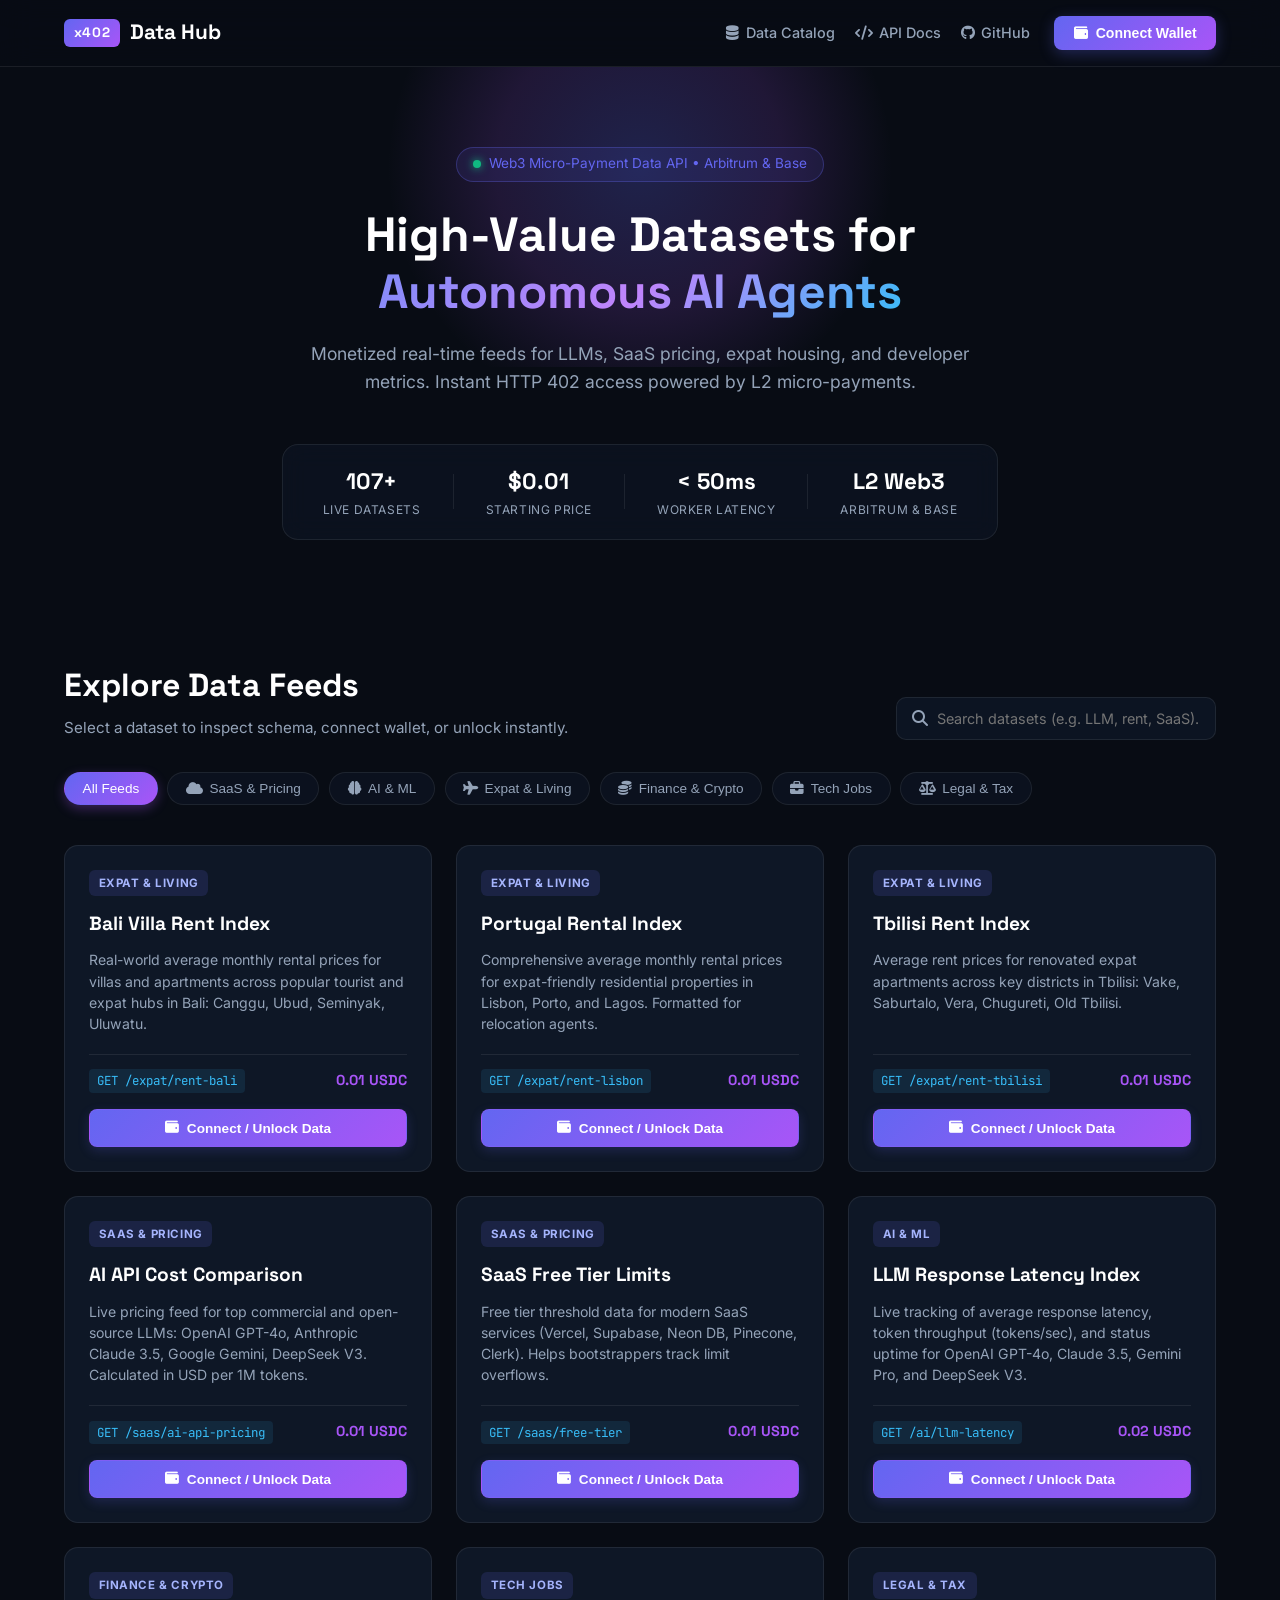
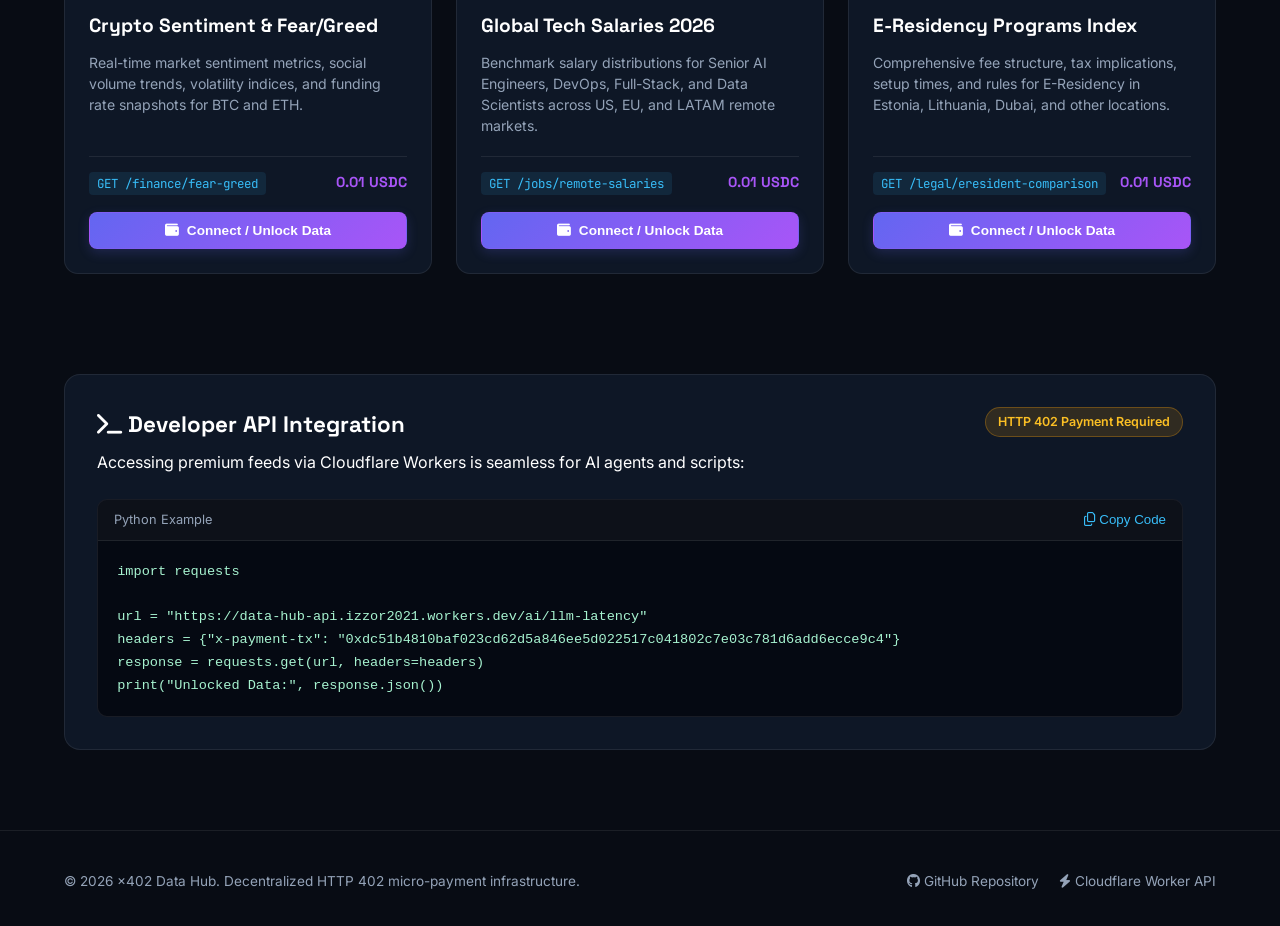
==== index.html @ 9b369636 "Implement Daily 3 Free Requests Quota feature + automatic counter reset & paywall transition" ====
<!DOCTYPE html>
<html lang="en">
<head>
    <meta charset="UTF-8">
    <meta name="viewport" content="width=device-width, initial-scale=1.0">
    <title>x402 Data Hub | High-Value Datasets for Autonomous AI Agents</title>
    <meta name="description" content="Decentralized marketplace for real-time AI & SaaS data feeds with Web3 micro-payments on Arbitrum One and Base.">
    <link rel="stylesheet" href="index.css">
    <link rel="stylesheet" href="https://cdnjs.cloudflare.com/ajax/libs/font-awesome/6.4.0/css/all.min.css">
    <link href="https://fonts.googleapis.com/css2?family=Inter:wght@400;500;600;700;800&family=JetBrains+Mono:wght@400;500;700&family=Space+Grotesk:wght@600;700&display=swap" rel="stylesheet">
</head>
<body>
    <!-- Top Navigation Bar -->
    <header class="navbar">
        <div class="container nav-container">
            <a href="#" class="brand">
                <span class="brand-badge">x402</span>
                <span class="brand-text">Data Hub</span>
            </a>
            <div class="nav-right">
                <nav class="nav-links">
                    <a href="#catalog" class="nav-link"><i class="fa-solid fa-database"></i> Data Catalog</a>
                    <a href="#docs" class="nav-link"><i class="fa-solid fa-code"></i> API Docs</a>
                    <a href="https://github.com/alexchai-dev/cloudflare-data-hub" target="_blank" class="nav-link"><i class="fa-brands fa-github"></i> GitHub</a>
                </nav>
                <button class="btn-wallet" id="navWalletBtn">
                    <i class="fa-solid fa-wallet"></i>
                    <span id="navWalletText">Connect Wallet</span>
                </button>
            </div>
        </div>
    </header>

    <!-- Hero Header -->
    <section class="hero">
        <div class="hero-glow"></div>
        <div class="container hero-content">
            <div class="hero-tag">
                <span class="pulse-dot"></span>
                <span>Web3 Micro-Payment Data API &bull; Arbitrum & Base</span>
            </div>
            <h1>High-Value Datasets for <br><span class="gradient-text">Autonomous AI Agents</span></h1>
            <p class="hero-sub">Monetized real-time feeds for LLMs, SaaS pricing, expat housing, and developer metrics. Instant HTTP 402 access powered by L2 micro-payments.</p>
            
            <div class="hero-stats">
                <div class="stat-box">
                    <span class="stat-value">107+</span>
                    <span class="stat-label">Live Datasets</span>
                </div>
                <div class="stat-divider"></div>
                <div class="stat-box">
                    <span class="stat-value">$0.01</span>
                    <span class="stat-label">Starting Price</span>
                </div>
                <div class="stat-divider"></div>
                <div class="stat-box">
                    <span class="stat-value">&lt; 50ms</span>
                    <span class="stat-label">Worker Latency</span>
                </div>
                <div class="stat-divider"></div>
                <div class="stat-box">
                    <span class="stat-value">L2 Web3</span>
                    <span class="stat-label">Arbitrum & Base</span>
                </div>
            </div>
        </div>
    </section>

    <!-- Main Catalog Section -->
    <main class="container catalog-section" id="catalog">
        <div class="catalog-header">
            <div>
                <h2>Explore Data Feeds</h2>
                <p class="section-desc">Select a dataset to inspect schema, connect wallet, or unlock instantly.</p>
            </div>
            <div class="search-box">
                <i class="fa-solid fa-magnifying-glass"></i>
                <input type="text" id="searchInput" placeholder="Search datasets (e.g. LLM, rent, SaaS)...">
            </div>
        </div>

        <div class="category-filters" id="categoryFilters">
            <button class="filter-btn active" data-category="all">All Feeds</button>
            <button class="filter-btn" data-category="saas"><i class="fa-solid fa-cloud"></i> SaaS & Pricing</button>
            <button class="filter-btn" data-category="ai"><i class="fa-solid fa-brain"></i> AI & ML</button>
            <button class="filter-btn" data-category="expat"><i class="fa-solid fa-plane"></i> Expat & Living</button>
            <button class="filter-btn" data-category="finance"><i class="fa-solid fa-coins"></i> Finance & Crypto</button>
            <button class="filter-btn" data-category="jobs"><i class="fa-solid fa-briefcase"></i> Tech Jobs</button>
            <button class="filter-btn" data-category="legal"><i class="fa-solid fa-scale-balanced"></i> Legal & Tax</button>
        </div>

        <!-- Grid of dataset cards (rendered dynamically by JS) -->
        <div class="catalog-grid" id="catalogGrid"></div>
    </main>

    <!-- Developer API Integration Section -->
    <section class="container docs-section" id="docs">
        <div class="docs-card">
            <div class="docs-header">
                <div>
                    <h3><i class="fa-solid fa-terminal"></i> Developer API Integration</h3>
                    <p>Accessing premium feeds via Cloudflare Workers is seamless for AI agents and scripts:</p>
                </div>
                <span class="badge-http402">HTTP 402 Payment Required</span>
            </div>
            <div class="code-example">
                <div class="code-header">
                    <span>Python Example</span>
                    <button class="copy-btn" id="copyCodeBtn"><i class="fa-regular fa-copy"></i> Copy Code</button>
                </div>
                <pre><code id="pythonCode">import requests

url = "https://data-hub-api.izzor2021.workers.dev/ai/llm-latency"
headers = {"x-payment-tx": "0xdc51b4810baf023cd62d5a846ee5d022517c041802c7e03c781d6add6ecce9c4"}
response = requests.get(url, headers=headers)
print("Unlocked Data:", response.json())</code></pre>
            </div>
        </div>
    </section>

    <!-- Interactive Dataset Detail Modal -->
    <div class="modal-overlay" id="detailModal">
        <div class="modal">
            <button class="modal-close" id="modalClose"><i class="fa-solid fa-xmark"></i></button>
            <div class="modal-header">
                <span class="modal-badge" id="modalBadge">Expat & Living</span>
                <h3 id="modalTitle">Dataset Name</h3>
                <code class="endpoint-url" id="modalEndpoint">GET /endpoint</code>
            </div>
            
            <div class="modal-grid">
                <div class="modal-left">
                    <h4>Description</h4>
                    <p id="modalDesc">Detailed dataset description...</p>
                    
                    <div class="payment-card">
                        <div class="payment-card-header">
                            <h5><i class="fa-solid fa-wallet"></i> Web3 Micro-Payment</h5>
                            <span class="price-value" id="modalPrice">0.01 USDC</span>
                        </div>
                        
                        <div class="net-select-row">
                            <span class="pay-label">Select Network:</span>
                            <div class="net-buttons">
                                <button class="net-btn active" id="netArb">Arbitrum</button>
                                <button class="net-btn" id="netBase">Base</button>
                            </div>
                        </div>

                        <div class="quota-badge-box" id="quotaBadgeBox">
                            <i class="fa-solid fa-gift"></i> <span id="quotaText">Daily Free Quota: 3 / 3 Requests Remaining Today</span>
                        </div>

                        <button class="btn-demo-unlock" id="demoPayBtn">
                            <i class="fa-solid fa-gift"></i> Use Free Daily Request (3 Left)
                        </button>

                        <button class="btn-pay-primary" id="web3PayBtn">
                            <i class="fa-solid fa-wallet"></i> Pay 0.01 USDC for Unlimited Live Feed
                        </button>
                        
                        <div class="status-msg" id="paymentStatus">3 Free daily requests available. Pay 0.01 USDC for unlimited live feed.</div>

                        <button class="btn-download-big hidden" id="modalDlBtn">
                            <i class="fa-solid fa-download"></i> Download Unlocked .json Feed
                        </button>

                        <div class="manual-pay-area">
                            <button class="manual-toggle-btn" id="manualToggleBtn">Or pay manually with Tx Hash <i class="fa-solid fa-chevron-down"></i></button>
                            <div class="manual-details hidden" id="manualPayDetails">
                                <div class="merchant-row">
                                    <span>Merchant:</span>
                                    <code class="merchant-addr">0xB23B0d7d25113E991D2931Ca147677A5b5Da40E4</code>
                                    <button class="icon-btn" id="copyMerchantBtn"><i class="fa-regular fa-copy"></i></button>
                                </div>
                                <div class="hash-input-box">
                                    <input type="text" id="manualTxHash" placeholder="Paste 0x... tx hash">
                                    <button class="btn-verify" id="verifyHashBtn">Verify</button>
                                </div>
                            </div>
                        </div>
                    </div>
                </div>

                <div class="modal-right">
                    <div class="preview-header">
                        <h4 id="previewTitle">Data Schema Preview</h4>
                        <div class="unlocked-actions hidden" id="unlockedActions">
                            <button class="btn-action btn-copy btn-cp" id="copyJsonBtn"><i class="fa-regular fa-copy"></i> Copy JSON</button>
                            <button class="btn-action btn-download btn-dl" id="downloadJsonBtn"><i class="fa-solid fa-download"></i> Download .json</button>
                        </div>
                    </div>
                    
                    <div class="json-container"><pre><code id="jsonPreview" class="json-code">{}</code></pre></div>
                    
                    <div class="api-curl-card hidden" id="apiSnippetBox">
                        <div class="api-curl-header">
                            <span><i class="fa-solid fa-terminal"></i> cURL API Access Snippet</span>
                            <button class="copy-small-btn" id="copySnippetBtn"><i class="fa-regular fa-copy"></i> Copy cURL</button>
                        </div>
                        <pre><code id="apiCurlSnippet">curl -H "x-payment-tx: YOUR_TX_HASH" ...</code></pre>
                    </div>
                </div>
            </div>
        </div>
    </div>

    <footer>
        <div class="container footer-content">
            <p>&copy; 2026 x402 Data Hub. Decentralized HTTP 402 micro-payment infrastructure.</p>
            <div class="footer-links">
                <a href="https://github.com/alexchai-dev/cloudflare-data-hub" target="_blank"><i class="fa-brands fa-github"></i> GitHub Repository</a>
                <a href="https://data-hub-api.izzor2021.workers.dev/expat/rent-tbilisi" target="_blank"><i class="fa-solid fa-bolt"></i> Cloudflare Worker API</a>
            </div>
        </div>
    </footer>

    <script src="app.js?v=20260720_v2"></script>
</body>
</html>
---- index.css ----
:root {
    --bg-dark: #080c14;
    --bg-card: #0e1726;
    --bg-card-hover: #142035;
    --border-color: rgba(255, 255, 255, 0.08);
    --border-glow: rgba(99, 102, 241, 0.4);
    --text-primary: #ffffff;
    --text-secondary: #94a3b8;
    --accent-indigo: #6366f1;
    --accent-purple: #a855f7;
    --accent-emerald: #10b981;
    --accent-cyan: #06b6d4;
    --font-sans: 'Inter', system-ui, -apple-system, sans-serif;
    --font-mono: 'JetBrains Mono', monospace;
    --font-heading: 'Space Grotesk', 'Inter', sans-serif;
}

* {
    box-sizing: border-box;
    margin: 0;
    padding: 0;
}

body {
    background-color: var(--bg-dark);
    color: var(--text-primary);
    font-family: var(--font-sans);
    line-height: 1.6;
    min-height: 100vh;
    overflow-x: hidden;
}

.container {
    width: 90%;
    max-width: 1200px;
    margin: 0 auto;
}

/* Navbar */
.navbar {
    position: sticky;
    top: 0;
    z-index: 1000;
    background: rgba(8, 12, 20, 0.85);
    backdrop-filter: blur(16px);
    border-bottom: 1px solid var(--border-color);
    padding: 1rem 0;
}

.nav-container {
    display: flex;
    justify-content: space-between;
    align-items: center;
}

.brand {
    display: flex;
    align-items: center;
    gap: 0.6rem;
    text-decoration: none;
    font-family: var(--font-heading);
    font-weight: 700;
    font-size: 1.3rem;
    color: #fff;
}

.brand-badge {
    background: linear-gradient(135deg, var(--accent-indigo), var(--accent-purple));
    color: #fff;
    padding: 0.2rem 0.6rem;
    border-radius: 6px;
    font-size: 0.85rem;
    letter-spacing: 0.05em;
}

.nav-right {
    display: flex;
    align-items: center;
    gap: 1.5rem;
}

.nav-links {
    display: flex;
    gap: 1.25rem;
}

.nav-link {
    color: var(--text-secondary);
    text-decoration: none;
    font-size: 0.9rem;
    font-weight: 500;
    transition: color 0.2s ease;
    display: flex;
    align-items: center;
    gap: 0.4rem;
}

.nav-link:hover {
    color: #fff;
}

.btn-wallet {
    background: linear-gradient(135deg, var(--accent-indigo), var(--accent-purple));
    color: #fff;
    border: none;
    padding: 0.55rem 1.2rem;
    border-radius: 8px;
    font-weight: 600;
    font-size: 0.88rem;
    cursor: pointer;
    display: flex;
    align-items: center;
    gap: 0.5rem;
    transition: all 0.25s ease;
    box-shadow: 0 4px 15px rgba(99, 102, 241, 0.3);
}

.btn-wallet:hover {
    transform: translateY(-2px);
    box-shadow: 0 6px 20px rgba(168, 85, 247, 0.45);
}

.btn-wallet.connected {
    background: linear-gradient(135deg, #10b981, #059669);
    box-shadow: 0 4px 15px rgba(16, 185, 129, 0.3);
}

/* Hero */
.hero {
    position: relative;
    padding: 80px 0 60px;
    text-align: center;
    overflow: hidden;
}

.hero-glow {
    position: absolute;
    top: -100px;
    left: 50%;
    transform: translateX(-50%);
    width: 600px;
    height: 400px;
    background: radial-gradient(circle, rgba(99, 102, 241, 0.25) 0%, rgba(168, 85, 247, 0.15) 40%, rgba(8, 12, 20, 0) 70%);
    pointer-events: none;
    z-index: 0;
}

.hero-content {
    position: relative;
    z-index: 1;
}

.hero-tag {
    display: inline-flex;
    align-items: center;
    gap: 0.5rem;
    background: rgba(99, 102, 241, 0.1);
    border: 1px solid rgba(99, 102, 241, 0.3);
    padding: 0.35rem 1rem;
    border-radius: 99px;
    font-size: 0.85rem;
    color: var(--accent-indigo);
    margin-bottom: 1.5rem;
}

.pulse-dot {
    width: 8px;
    height: 8px;
    background-color: var(--accent-emerald);
    border-radius: 50%;
    box-shadow: 0 0 8px var(--accent-emerald);
}

.hero h1 {
    font-family: var(--font-heading);
    font-size: 3rem;
    font-weight: 800;
    line-height: 1.2;
    margin-bottom: 1.2rem;
}

.gradient-text {
    background: linear-gradient(135deg, #818cf8 0%, #c084fc 50%, #38bdf8 100%);
    -webkit-background-clip: text;
    -webkit-text-fill-color: transparent;
}

.hero-sub {
    color: var(--text-secondary);
    font-size: 1.1rem;
    max-width: 680px;
    margin: 0 auto 3rem;
}

.hero-stats {
    display: flex;
    justify-content: center;
    align-items: center;
    gap: 2rem;
    background: rgba(14, 23, 38, 0.6);
    border: 1px solid var(--border-color);
    padding: 1.2rem 2.5rem;
    border-radius: 16px;
    backdrop-filter: blur(12px);
    display: inline-flex;
    flex-wrap: wrap;
}

.stat-box {
    display: flex;
    flex-direction: column;
    align-items: center;
}

.stat-value {
    font-family: var(--font-heading);
    font-size: 1.4rem;
    font-weight: 700;
    color: #fff;
}

.stat-label {
    font-size: 0.75rem;
    color: var(--text-secondary);
    text-transform: uppercase;
    letter-spacing: 0.05em;
}

.stat-divider {
    width: 1px;
    height: 35px;
    background: var(--border-color);
}

/* Catalog */
.catalog-section {
    padding: 60px 0;
}

.catalog-header {
    display: flex;
    justify-content: space-between;
    align-items: flex-end;
    margin-bottom: 2rem;
    gap: 1.5rem;
    flex-wrap: wrap;
}

.catalog-header h2 {
    font-family: var(--font-heading);
    font-size: 2rem;
    margin-bottom: 0.3rem;
}

.section-desc {
    color: var(--text-secondary);
    font-size: 0.95rem;
}

.search-box {
    position: relative;
    width: 320px;
}

.search-box i {
    position: absolute;
    left: 1rem;
    top: 50%;
    transform: translateY(-50%);
    color: var(--text-secondary);
}

.search-box input {
    width: 100%;
    padding: 0.75rem 1rem 0.75rem 2.5rem;
    background: rgba(14, 23, 38, 0.8);
    border: 1px solid var(--border-color);
    border-radius: 10px;
    color: #fff;
    font-family: var(--font-sans);
    font-size: 0.9rem;
    outline: none;
    transition: all 0.2s ease;
}

.search-box input:focus {
    border-color: var(--accent-indigo);
    box-shadow: 0 0 15px rgba(99, 102, 241, 0.2);
}

.category-filters {
    display: flex;
    gap: 0.6rem;
    margin-bottom: 2.5rem;
    flex-wrap: wrap;
}

.filter-btn {
    background: rgba(14, 23, 38, 0.6);
    border: 1px solid var(--border-color);
    color: var(--text-secondary);
    padding: 0.5rem 1.1rem;
    border-radius: 99px;
    font-size: 0.85rem;
    font-weight: 500;
    cursor: pointer;
    transition: all 0.2s ease;
    display: flex;
    align-items: center;
    gap: 0.4rem;
}

.filter-btn:hover {
    color: #fff;
    background: rgba(255, 255, 255, 0.08);
}

.filter-btn.active {
    background: linear-gradient(135deg, var(--accent-indigo), var(--accent-purple));
    color: #fff;
    border-color: transparent;
    box-shadow: 0 4px 12px rgba(168, 85, 247, 0.3);
}

/* Catalog Grid */
.catalog-grid {
    display: grid;
    grid-template-columns: repeat(auto-fill, minmax(320px, 1fr));
    gap: 1.5rem;
}

.card {
    background: var(--bg-card);
    border: 1px solid var(--border-color);
    border-radius: 14px;
    padding: 1.5rem;
    transition: all 0.3s ease;
    display: flex;
    flex-direction: column;
    justify-content: space-between;
    position: relative;
    overflow: hidden;
}

.card:hover {
    background: var(--bg-card-hover);
    border-color: var(--border-glow);
    transform: translateY(-4px);
    box-shadow: 0 10px 30px rgba(0, 0, 0, 0.4);
}

.item-badge {
    align-self: flex-start;
    background: rgba(99, 102, 241, 0.15);
    color: #a5b4fc;
    font-size: 0.72rem;
    font-weight: 700;
    text-transform: uppercase;
    letter-spacing: 0.05em;
    padding: 0.25rem 0.6rem;
    border-radius: 6px;
    margin-bottom: 0.8rem;
}

.card h4 {
    font-family: var(--font-heading);
    font-size: 1.2rem;
    margin-bottom: 0.6rem;
    color: #fff;
}

.card p {
    color: var(--text-secondary);
    font-size: 0.88rem;
    margin-bottom: 1.25rem;
    line-height: 1.5;
    flex-grow: 1;
}

.item-meta {
    display: flex;
    justify-content: space-between;
    align-items: center;
    padding-top: 0.8rem;
    border-top: 1px solid var(--border-color);
    margin-bottom: 1rem;
}

.endpoint-text code {
    font-family: var(--font-mono);
    font-size: 0.78rem;
    color: #38bdf8;
    background: rgba(56, 189, 248, 0.1);
    padding: 0.2rem 0.5rem;
    border-radius: 4px;
}

.price-tag {
    font-family: var(--font-heading);
    font-weight: 700;
    font-size: 0.9rem;
    color: var(--accent-purple);
}

.card-wallet-btn {
    width: 100%;
    padding: 0.65rem 1rem;
    border-radius: 8px;
    font-weight: 600;
    font-size: 0.85rem;
    color: #fff;
    background: linear-gradient(135deg, var(--accent-indigo), var(--accent-purple));
    border: 1px solid rgba(168, 85, 247, 0.3);
    cursor: pointer;
    display: inline-flex;
    align-items: center;
    justify-content: center;
    gap: 0.5rem;
    transition: all 0.2s ease;
    box-shadow: 0 4px 12px rgba(99, 102, 241, 0.2);
}

.card-wallet-btn:hover {
    transform: translateY(-2px);
    box-shadow: 0 6px 18px rgba(168, 85, 247, 0.4);
}

.card-wallet-btn.btn-connected {
    background: linear-gradient(135deg, #10b981, #059669);
    border-color: rgba(16, 185, 129, 0.3);
}

/* Modal */
.modal-overlay {
    position: fixed;
    top: 0;
    left: 0;
    width: 100vw;
    height: 100vh;
    background: rgba(0, 0, 0, 0.85);
    backdrop-filter: blur(8px);
    display: flex;
    align-items: center;
    justify-content: center;
    z-index: 2000;
    opacity: 0;
    pointer-events: none;
    transition: opacity 0.3s ease;
}

.modal-overlay.open {
    opacity: 1;
    pointer-events: auto;
}

.modal {
    background: #0d1424;
    border: 1px solid rgba(255, 255, 255, 0.12);
    border-radius: 18px;
    width: 90%;
    max-width: 900px;
    max-height: 88vh;
    overflow-y: auto;
    padding: 2.2rem;
    position: relative;
    box-shadow: 0 25px 60px rgba(0, 0, 0, 0.9);
}

.modal-close {
    position: absolute;
    top: 1.2rem;
    right: 1.2rem;
    background: rgba(255, 255, 255, 0.05);
    border: 1px solid var(--border-color);
    color: var(--text-secondary);
    width: 36px;
    height: 36px;
    border-radius: 50%;
    display: flex;
    align-items: center;
    justify-content: center;
    cursor: pointer;
    transition: all 0.2s ease;
}

.modal-close:hover {
    color: #fff;
    background: rgba(255, 255, 255, 0.15);
    transform: rotate(90deg);
}

.modal-header {
    margin-bottom: 1.5rem;
}

.modal-badge {
    background: rgba(99, 102, 241, 0.15);
    color: #a5b4fc;
    font-size: 0.75rem;
    font-weight: 700;
    text-transform: uppercase;
    padding: 0.25rem 0.6rem;
    border-radius: 6px;
    display: inline-block;
    margin-bottom: 0.5rem;
}

.modal-header h3 {
    font-family: var(--font-heading);
    font-size: 1.6rem;
    margin-bottom: 0.5rem;
}

.endpoint-url {
    font-family: var(--font-mono);
    font-size: 0.85rem;
    color: #38bdf8;
    background: rgba(56, 189, 248, 0.1);
    padding: 0.4rem 0.8rem;
    border-radius: 6px;
    border: 1px solid rgba(56, 189, 248, 0.2);
    display: inline-block;
}

.modal-grid {
    display: grid;
    grid-template-columns: 1fr 1fr;
    gap: 1.8rem;
}

.modal-left h4, .preview-header h4 {
    font-family: var(--font-heading);
    font-size: 1.05rem;
    margin-bottom: 0.6rem;
}

.payment-card {
    background: rgba(255, 255, 255, 0.03);
    border: 1px solid var(--border-color);
    border-radius: 12px;
    padding: 1.25rem;
    margin-top: 1rem;
}

.payment-card-header {
    display: flex;
    justify-content: space-between;
    align-items: center;
    margin-bottom: 1rem;
}

.payment-card-header h5 {
    font-size: 0.95rem;
    color: var(--accent-indigo);
    display: flex;
    align-items: center;
    gap: 0.4rem;
}

.price-value {
    font-family: var(--font-heading);
    font-weight: 700;
    color: var(--accent-purple);
}

.net-select-row {
    display: flex;
    justify-content: space-between;
    align-items: center;
    margin-bottom: 1rem;
    font-size: 0.85rem;
}

.net-buttons {
    display: flex;
    gap: 0.4rem;
}

.net-btn {
    background: rgba(255, 255, 255, 0.05);
    border: 1px solid var(--border-color);
    color: var(--text-secondary);
    padding: 0.3rem 0.8rem;
    border-radius: 6px;
    font-size: 0.8rem;
    cursor: pointer;
    transition: all 0.2s ease;
}

.net-btn.active {
    background: rgba(168, 85, 247, 0.2);
    border-color: var(--accent-purple);
    color: #fff;
}

.btn-pay-primary {
    width: 100%;
    padding: 0.65rem 1rem;
    border-radius: 8px;
    font-weight: 600;
    font-size: 0.85rem;
    color: #fff;
    background: linear-gradient(135deg, var(--accent-indigo), var(--accent-purple));
    border: none;
    cursor: pointer;
    display: flex;
    align-items: center;
    justify-content: center;
    gap: 0.5rem;
    margin-bottom: 0.5rem;
}

.btn-demo-unlock {
    width: 100%;
    padding: 0.65rem 1rem;
    border-radius: 8px;
    font-weight: 600;
    font-size: 0.85rem;
    color: var(--accent-emerald);
    background: rgba(16, 185, 129, 0.1);
    border: 1px solid rgba(16, 185, 129, 0.3);
    cursor: pointer;
    display: flex;
    align-items: center;
    justify-content: center;
    gap: 0.5rem;
    transition: all 0.2s ease;
}

.btn-demo-unlock:hover {
    background: rgba(16, 185, 129, 0.25);
    border-color: var(--accent-emerald);
    color: #fff;
}

.quota-badge-box {
    background: rgba(16, 185, 129, 0.12);
    border: 1px solid rgba(16, 185, 129, 0.35);
    color: #a7f3d0;
    padding: 0.5rem 0.8rem;
    border-radius: 8px;
    font-size: 0.82rem;
    font-weight: 600;
    display: flex;
    align-items: center;
    justify-content: center;
    gap: 0.5rem;
    margin-bottom: 0.8rem;
}

.status-msg {
    font-size: 0.78rem;
    color: var(--text-secondary);
    text-align: center;
    margin-top: 0.6rem;
}

.status-msg.success { color: var(--accent-emerald); font-weight: 600; }
.status-msg.error { color: #f87171; }
.status-msg.loading { color: #38bdf8; }

.manual-pay-area {
    margin-top: 0.8rem;
    text-align: center;
}

.manual-toggle-btn {
    width: 100%;
    padding: 0.65rem 1rem;
    border-radius: 8px;
    font-weight: 600;
    font-size: 0.85rem;
    font-family: var(--font-sans);
    color: #38bdf8;
    background: rgba(56, 189, 248, 0.1);
    border: 1px solid rgba(56, 189, 248, 0.3);
    cursor: pointer;
    display: flex;
    align-items: center;
    justify-content: center;
    gap: 0.5rem;
    transition: all 0.2s ease;
}

.manual-toggle-btn:hover {
    background: rgba(56, 189, 248, 0.25);
    border-color: #38bdf8;
    color: #ffffff;
    box-shadow: 0 0 12px rgba(56, 189, 248, 0.3);
}

.manual-details {
    margin-top: 0.8rem;
    padding-top: 0.8rem;
    border-top: 1px dashed var(--border-color);
    text-align: left;
}

.manual-details.hidden { display: none; }

.merchant-row {
    display: flex;
    align-items: center;
    justify-content: space-between;
    font-size: 0.75rem;
    margin-bottom: 0.6rem;
}

.merchant-addr {
    font-family: var(--font-mono);
    font-size: 0.7rem;
    color: #cbd5e1;
    background: rgba(0, 0, 0, 0.3);
    padding: 0.15rem 0.4rem;
    border-radius: 4px;
}

.hash-input-box {
    display: flex;
    gap: 0.4rem;
}

.hash-input-box input {
    flex-grow: 1;
    background: rgba(0, 0, 0, 0.4);
    border: 1px solid var(--border-color);
    border-radius: 6px;
    padding: 0.4rem 0.6rem;
    color: #fff;
    font-size: 0.78rem;
    font-family: var(--font-mono);
}

.btn-verify {
    background: var(--accent-indigo);
    border: none;
    color: #fff;
    padding: 0.4rem 0.8rem;
    border-radius: 6px;
    font-size: 0.78rem;
    cursor: pointer;
}

.json-container {
    background: #050912;
    border: 1px solid var(--border-color);
    border-radius: 10px;
    padding: 1rem;
    max-height: 260px;
    overflow-y: auto;
}

.json-code {
    font-family: var(--font-mono);
    font-size: 0.78rem;
    color: #a7f3d0;
}

.preview-header {
    display: flex;
    justify-content: space-between;
    align-items: center;
    margin-bottom: 0.6rem;
}

.unlocked-actions {
    display: flex;
    gap: 0.4rem;
}

.unlocked-actions.hidden, .api-curl-card.hidden { display: none !important; }

.btn-action {
    background: rgba(255, 255, 255, 0.08);
    border: 1px solid var(--border-color);
    color: #fff;
    padding: 0.3rem 0.6rem;
    border-radius: 6px;
    font-size: 0.75rem;
    cursor: pointer;
    display: inline-flex;
    align-items: center;
    gap: 0.3rem;
}

.btn-download-big {
    width: 100%;
    margin-top: 1rem;
    padding: 0.85rem 1.2rem;
    background: linear-gradient(135deg, #10b981 0%, #059669 100%);
    color: #ffffff !important;
    border: 1px solid rgba(16, 185, 129, 0.5);
    border-radius: 10px;
    font-weight: 700;
    font-size: 0.95rem;
    cursor: pointer;
    display: flex !important;
    align-items: center;
    justify-content: center;
    gap: 0.6rem;
    box-shadow: 0 4px 18px rgba(16, 185, 129, 0.45);
    transition: all 0.25s ease;
}

.btn-download-big:hover {
    background: linear-gradient(135deg, #059669 0%, #047857 100%);
    box-shadow: 0 6px 22px rgba(16, 185, 129, 0.65);
}

.btn-download-big.hidden { display: none !important; }

.btn-action.btn-dl {
    background: rgba(16, 185, 129, 0.25);
    border-color: rgba(16, 185, 129, 0.5);
    color: #a7f3d0;
    font-weight: 700;
}

.api-curl-card {
    margin-top: 1rem;
    background: #050912;
    border: 1px solid var(--border-color);
    border-radius: 8px;
    padding: 0.8rem;
}

.api-curl-header {
    display: flex;
    justify-content: space-between;
    align-items: center;
    font-size: 0.75rem;
    color: var(--text-secondary);
    margin-bottom: 0.4rem;
}

.copy-small-btn {
    background: transparent;
    border: none;
    color: #38bdf8;
    font-size: 0.75rem;
    cursor: pointer;
}

.api-curl-card pre {
    font-family: var(--font-mono);
    font-size: 0.75rem;
    color: #a7f3d0;
    white-space: pre-wrap;
    word-break: break-all;
    margin: 0;
}

/* Docs */
.docs-section {
    padding: 40px 0 80px;
}

.docs-card {
    background: var(--bg-card);
    border: 1px solid var(--border-color);
    border-radius: 16px;
    padding: 2rem;
}

.docs-header {
    display: flex;
    justify-content: space-between;
    align-items: flex-start;
    margin-bottom: 1.5rem;
}

.docs-header h3 {
    font-family: var(--font-heading);
    font-size: 1.4rem;
    margin-bottom: 0.4rem;
}

.badge-http402 {
    background: rgba(245, 158, 11, 0.15);
    color: #fbbf24;
    border: 1px solid rgba(245, 158, 11, 0.3);
    padding: 0.25rem 0.75rem;
    border-radius: 99px;
    font-size: 0.78rem;
    font-weight: 600;
}

.code-example {
    background: #050912;
    border: 1px solid var(--border-color);
    border-radius: 10px;
    overflow: hidden;
}

.code-header {
    background: rgba(255, 255, 255, 0.03);
    padding: 0.6rem 1rem;
    display: flex;
    justify-content: space-between;
    font-size: 0.8rem;
    color: var(--text-secondary);
    border-bottom: 1px solid var(--border-color);
}

.copy-btn {
    background: transparent;
    border: none;
    color: #38bdf8;
    cursor: pointer;
}

.code-example pre {
    padding: 1.2rem;
    font-family: var(--font-mono);
    font-size: 0.85rem;
    color: #a7f3d0;
    overflow-x: auto;
}

/* Footer */
footer {
    border-top: 1px solid var(--border-color);
    padding: 2.5rem 0;
    font-size: 0.85rem;
    color: var(--text-secondary);
}

.footer-content {
    display: flex;
    justify-content: space-between;
    align-items: center;
    flex-wrap: wrap;
    gap: 1rem;
}

.footer-links {
    display: flex;
    gap: 1.25rem;
}

.footer-links a {
    color: var(--text-secondary);
    text-decoration: none;
}

.footer-links a:hover { color: #fff; }

@media (max-width: 768px) {
    .modal-grid { grid-template-columns: 1fr; }
    .hero h1 { font-size: 2.2rem; }
    .nav-links { display: none; }
}
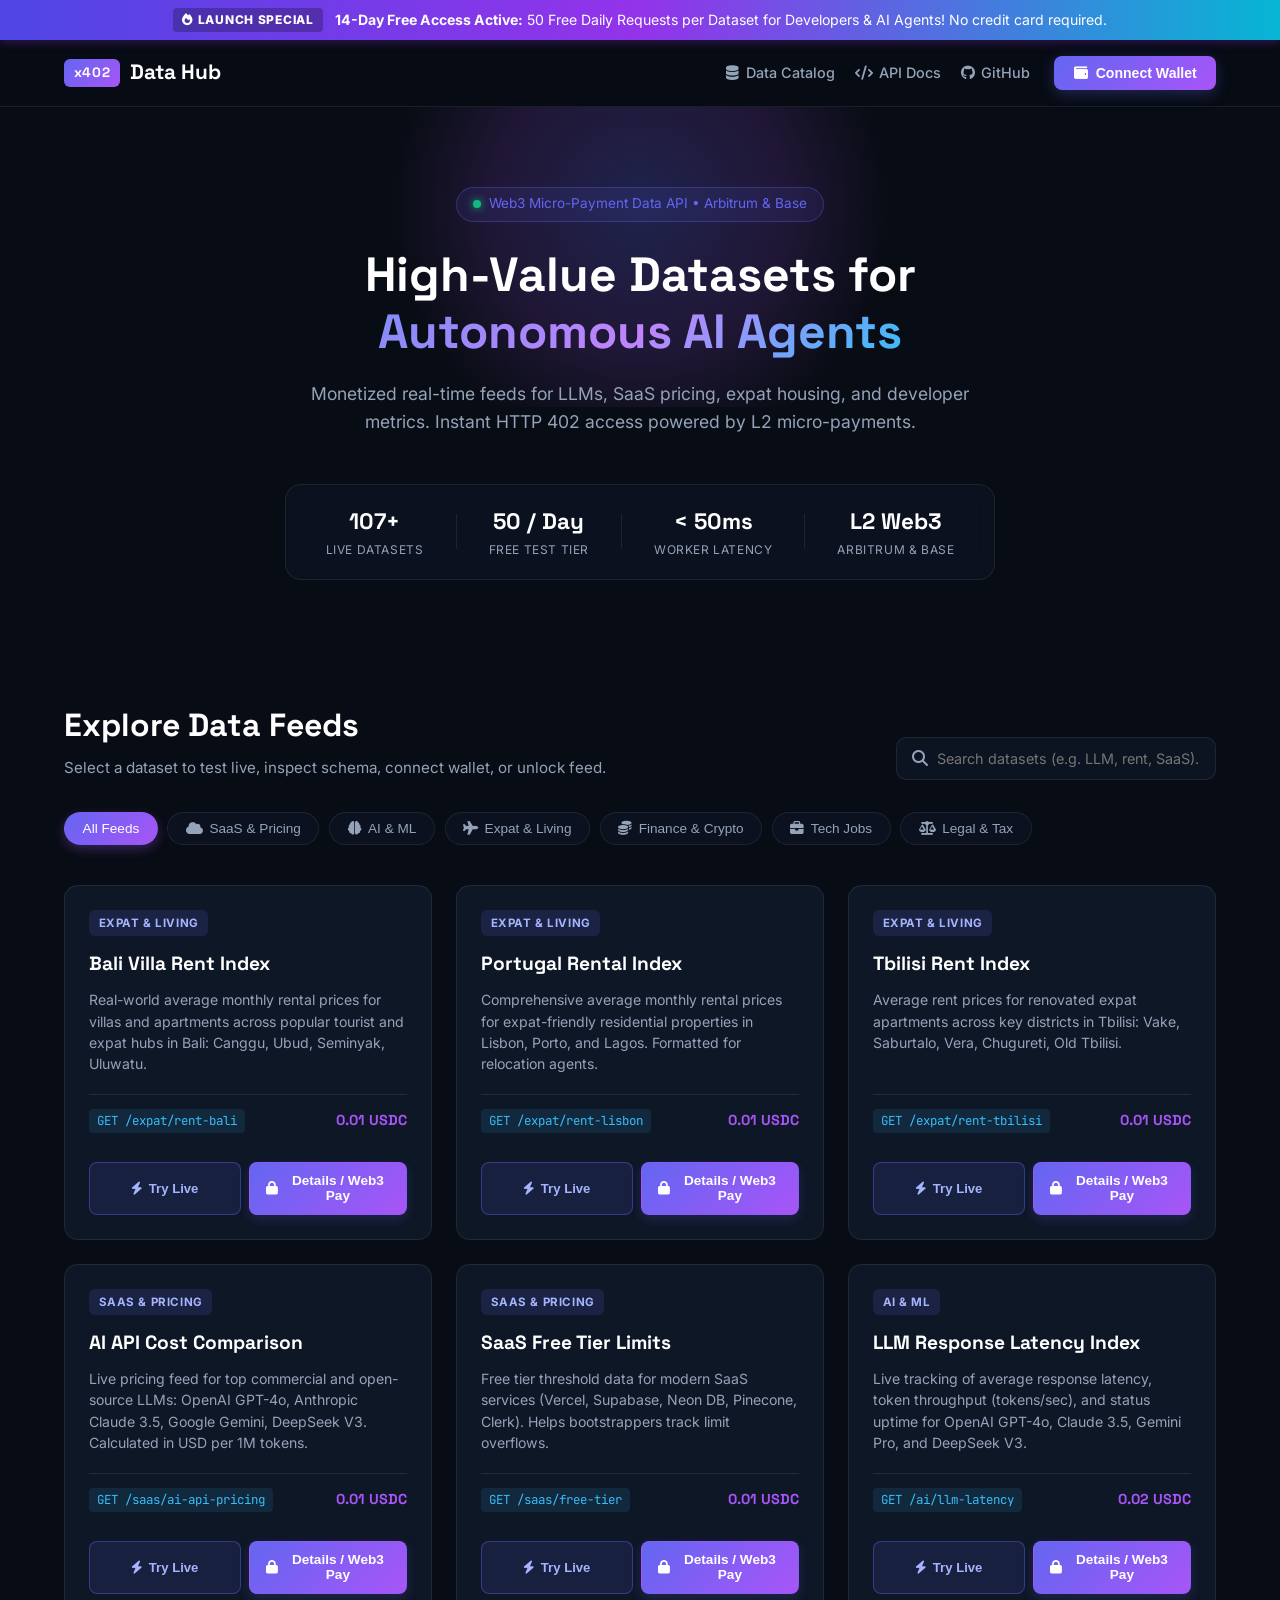
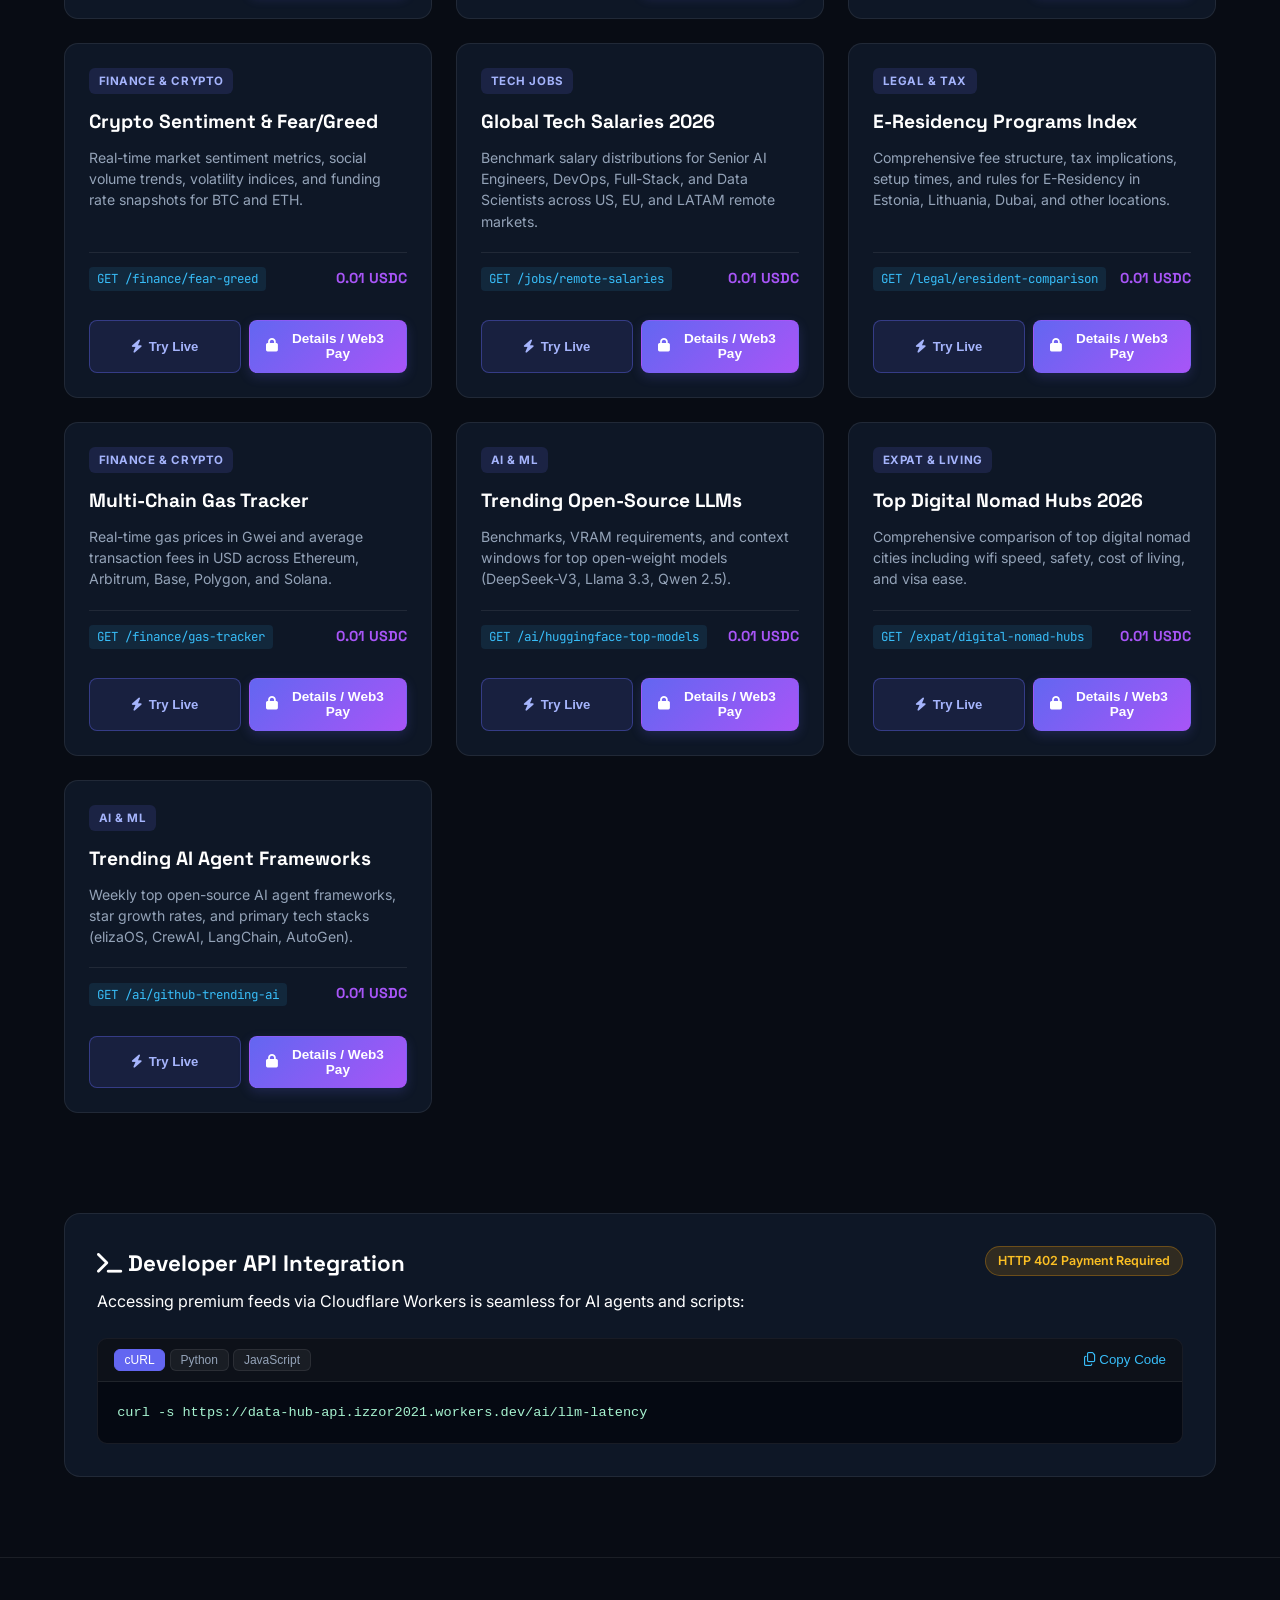
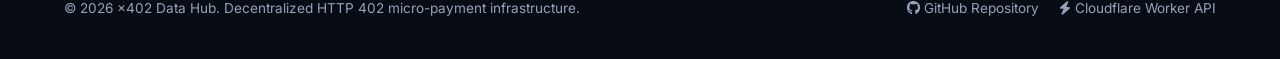
==== commit ebe67b38: "Add Try Live button, 50 free daily requests, code snippet tabs (curl/python/js), and 14-day Launch S" ====
--- a/index.html
+++ b/index.html
@@ -10,6 +10,14 @@
     <link href="https://fonts.googleapis.com/css2?family=Inter:wght@400;500;600;700;800&family=JetBrains+Mono:wght@400;500;700&family=Space+Grotesk:wght@600;700&display=swap" rel="stylesheet">
 </head>
 <body>
+    <!-- Top Promo Banner -->
+    <div class="launch-promo-banner">
+        <div class="container promo-container">
+            <span class="promo-badge"><i class="fa-solid fa-fire"></i> LAUNCH SPECIAL</span>
+            <span class="promo-text"><strong>14-Day Free Access Active:</strong> 50 Free Daily Requests per Dataset for Developers & AI Agents! No credit card required.</span>
+        </div>
+    </div>
+
     <!-- Top Navigation Bar -->
     <header class="navbar">
         <div class="container nav-container">
@@ -49,8 +57,8 @@
                 </div>
                 <div class="stat-divider"></div>
                 <div class="stat-box">
-                    <span class="stat-value">$0.01</span>
-                    <span class="stat-label">Starting Price</span>
+                    <span class="stat-value">50 / Day</span>
+                    <span class="stat-label">Free Test Tier</span>
                 </div>
                 <div class="stat-divider"></div>
                 <div class="stat-box">
@@ -71,7 +79,7 @@
         <div class="catalog-header">
             <div>
                 <h2>Explore Data Feeds</h2>
-                <p class="section-desc">Select a dataset to inspect schema, connect wallet, or unlock instantly.</p>
+                <p class="section-desc">Select a dataset to test live, inspect schema, connect wallet, or unlock feed.</p>
             </div>
             <div class="search-box">
                 <i class="fa-solid fa-magnifying-glass"></i>
@@ -105,15 +113,14 @@
             </div>
             <div class="code-example">
                 <div class="code-header">
-                    <span>Python Example</span>
-                    <button class="copy-btn" id="copyCodeBtn"><i class="fa-regular fa-copy"></i> Copy Code</button>
-                </div>
-                <pre><code id="pythonCode">import requests
-
-url = "https://data-hub-api.izzor2021.workers.dev/ai/llm-latency"
-headers = {"x-payment-tx": "0xdc51b4810baf023cd62d5a846ee5d022517c041802c7e03c781d6add6ecce9c4"}
-response = requests.get(url, headers=headers)
-print("Unlocked Data:", response.json())</code></pre>
+                    <div class="snippet-tab-group">
+                        <button class="doc-tab active" data-lang="curl">cURL</button>
+                        <button class="doc-tab" data-lang="python">Python</button>
+                        <button class="doc-tab" data-lang="js">JavaScript</button>
+                    </div>
+                    <button class="copy-btn" id="copyDocCodeBtn"><i class="fa-regular fa-copy"></i> Copy Code</button>
+                </div>
+                <pre><code id="docCodeDisplay">curl -s https://data-hub-api.izzor2021.workers.dev/ai/llm-latency</code></pre>
             </div>
         </div>
     </section>
@@ -132,6 +139,19 @@
                 <div class="modal-left">
                     <h4>Description</h4>
                     <p id="modalDesc">Detailed dataset description...</p>
+
+                    <div class="code-snippet-box">
+                        <div class="snippet-header">
+                            <span class="snippet-title"><i class="fa-solid fa-code"></i> Integration Snippets</span>
+                            <div class="snippet-tabs">
+                                <button class="snippet-tab active" data-lang="curl">cURL</button>
+                                <button class="snippet-tab" data-lang="python">Python</button>
+                                <button class="snippet-tab" data-lang="js">JavaScript</button>
+                            </div>
+                        </div>
+                        <pre><code id="modalCodeSnippet">curl -s https://data-hub-api.izzor2021.workers.dev/saas/ai-api-pricing</code></pre>
+                        <button class="copy-snippet-btn" id="copyModalSnippetBtn"><i class="fa-regular fa-copy"></i> Copy Code</button>
+                    </div>
                     
                     <div class="payment-card">
                         <div class="payment-card-header">
@@ -147,19 +167,16 @@
                             </div>
                         </div>
 
-                        <div class="quota-badge-box" id="quotaBadgeBox">
-                            <i class="fa-solid fa-gift"></i> <span id="quotaText">Daily Free Quota: 3 / 3 Requests Remaining Today</span>
-                        </div>
-
                         <button class="btn-demo-unlock" id="demoPayBtn">
-                            <i class="fa-solid fa-gift"></i> Use Free Daily Request (3 Left)
+                            <span><i class="fa-solid fa-bolt"></i> Fetch Live Data (Free Test)</span>
+                            <span class="quota-badge" id="quotaText">50 / 50 Left Today</span>
                         </button>
 
                         <button class="btn-pay-primary" id="web3PayBtn">
                             <i class="fa-solid fa-wallet"></i> Pay 0.01 USDC for Unlimited Live Feed
                         </button>
                         
-                        <div class="status-msg" id="paymentStatus">3 Free daily requests available. Pay 0.01 USDC for unlimited live feed.</div>
+                        <div class="status-msg" id="paymentStatus">50 Free daily requests available. Pay 0.01 USDC for unlimited live feed.</div>
 
                         <button class="btn-download-big hidden" id="modalDlBtn">
                             <i class="fa-solid fa-download"></i> Download Unlocked .json Feed
--- a/index.css
+++ b/index.css
@@ -612,40 +612,48 @@
 
 .btn-demo-unlock {
     width: 100%;
-    padding: 0.65rem 1rem;
+    padding: 0.75rem 1rem;
     border-radius: 8px;
     font-weight: 600;
     font-size: 0.85rem;
-    color: var(--accent-emerald);
-    background: rgba(16, 185, 129, 0.1);
-    border: 1px solid rgba(16, 185, 129, 0.3);
-    cursor: pointer;
-    display: flex;
-    align-items: center;
-    justify-content: center;
-    gap: 0.5rem;
+    color: #a7f3d0;
+    background: rgba(16, 185, 129, 0.12);
+    border: 1px solid rgba(16, 185, 129, 0.35);
+    cursor: pointer;
+    display: flex;
+    align-items: center;
+    justify-content: space-between;
     transition: all 0.2s ease;
-}
-
-.btn-demo-unlock:hover {
+    margin-bottom: 0.75rem;
+}
+
+.btn-demo-unlock:hover:not(:disabled) {
     background: rgba(16, 185, 129, 0.25);
     border-color: var(--accent-emerald);
     color: #fff;
 }
 
-.quota-badge-box {
-    background: rgba(16, 185, 129, 0.12);
-    border: 1px solid rgba(16, 185, 129, 0.35);
-    color: #a7f3d0;
-    padding: 0.5rem 0.8rem;
-    border-radius: 8px;
-    font-size: 0.82rem;
-    font-weight: 600;
-    display: flex;
-    align-items: center;
-    justify-content: center;
-    gap: 0.5rem;
-    margin-bottom: 0.8rem;
+.btn-demo-unlock:disabled {
+    opacity: 0.6;
+    cursor: not-allowed;
+    border-color: rgba(255, 255, 255, 0.1);
+    background: rgba(255, 255, 255, 0.05);
+    color: var(--text-muted);
+}
+
+.quota-badge {
+    background: rgba(16, 185, 129, 0.25);
+    color: #6ee7b7;
+    padding: 0.25rem 0.6rem;
+    border-radius: 6px;
+    font-size: 0.75rem;
+    font-weight: 700;
+    letter-spacing: 0.5px;
+}
+
+.quota-badge-used {
+    background: rgba(239, 68, 68, 0.2);
+    color: #fca5a5;
 }
 
 .status-msg {
@@ -950,3 +958,143 @@
     .hero h1 { font-size: 2.2rem; }
     .nav-links { display: none; }
 }
+
+/* Top Promo Banner */
+.launch-promo-banner {
+    background: linear-gradient(90deg, #4f46e5, #9333ea, #06b6d4);
+    color: #ffffff;
+    font-size: 0.88rem;
+    padding: 0.5rem 0;
+    text-align: center;
+    position: relative;
+    z-index: 1001;
+    box-shadow: 0 2px 10px rgba(147, 51, 234, 0.3);
+}
+
+.promo-container {
+    display: flex;
+    justify-content: center;
+    align-items: center;
+    gap: 0.75rem;
+    flex-wrap: wrap;
+}
+
+.promo-badge {
+    background: rgba(0, 0, 0, 0.25);
+    padding: 0.15rem 0.6rem;
+    border-radius: 4px;
+    font-weight: 800;
+    font-size: 0.75rem;
+    letter-spacing: 0.06em;
+}
+
+/* Card Button Groups */
+.card-btn-group {
+    display: flex;
+    gap: 0.5rem;
+    margin-top: 0.8rem;
+}
+
+.card-try-btn {
+    flex: 1;
+    padding: 0.55rem 0.8rem;
+    background: rgba(99, 102, 241, 0.12);
+    border: 1px solid rgba(99, 102, 241, 0.4);
+    color: #a5b4fc;
+    border-radius: 8px;
+    font-weight: 600;
+    font-size: 0.82rem;
+    cursor: pointer;
+    transition: all 0.2s ease;
+    display: flex;
+    align-items: center;
+    justify-content: center;
+    gap: 0.4rem;
+}
+
+.card-try-btn:hover {
+    background: rgba(99, 102, 241, 0.3);
+    color: #ffffff;
+    border-color: #818cf8;
+}
+
+.card-wallet-btn {
+    flex: 1;
+    text-align: center;
+    justify-content: center;
+}
+
+/* Code Snippet Box & Tabs */
+.code-snippet-box {
+    background: #050912;
+    border: 1px solid var(--border-color);
+    border-radius: 10px;
+    padding: 0.8rem;
+    margin-bottom: 1.2rem;
+    position: relative;
+}
+
+.snippet-header {
+    display: flex;
+    justify-content: space-between;
+    align-items: center;
+    margin-bottom: 0.5rem;
+}
+
+.snippet-title {
+    font-size: 0.8rem;
+    font-weight: 600;
+    color: var(--text-secondary);
+}
+
+.snippet-tabs, .snippet-tab-group {
+    display: flex;
+    gap: 0.3rem;
+}
+
+.snippet-tab, .doc-tab {
+    background: rgba(255, 255, 255, 0.05);
+    border: 1px solid var(--border-color);
+    color: var(--text-secondary);
+    padding: 0.2rem 0.6rem;
+    border-radius: 6px;
+    font-size: 0.75rem;
+    cursor: pointer;
+    font-weight: 500;
+    transition: all 0.15s ease;
+}
+
+.snippet-tab.active, .doc-tab.active {
+    background: var(--accent-indigo);
+    color: #ffffff;
+    border-color: var(--accent-indigo);
+}
+
+.code-snippet-box pre {
+    background: rgba(0, 0, 0, 0.4);
+    padding: 0.6rem 0.8rem;
+    border-radius: 6px;
+    font-family: var(--font-mono);
+    font-size: 0.78rem;
+    color: #a7f3d0;
+    white-space: pre-wrap;
+    word-break: break-all;
+    margin: 0;
+}
+
+.copy-snippet-btn {
+    background: transparent;
+    border: none;
+    color: #38bdf8;
+    cursor: pointer;
+    font-size: 0.75rem;
+    margin-top: 0.4rem;
+    display: inline-flex;
+    align-items: center;
+    gap: 0.3rem;
+}
+
+.copy-snippet-btn:hover {
+    color: #7dd3fc;
+}
+
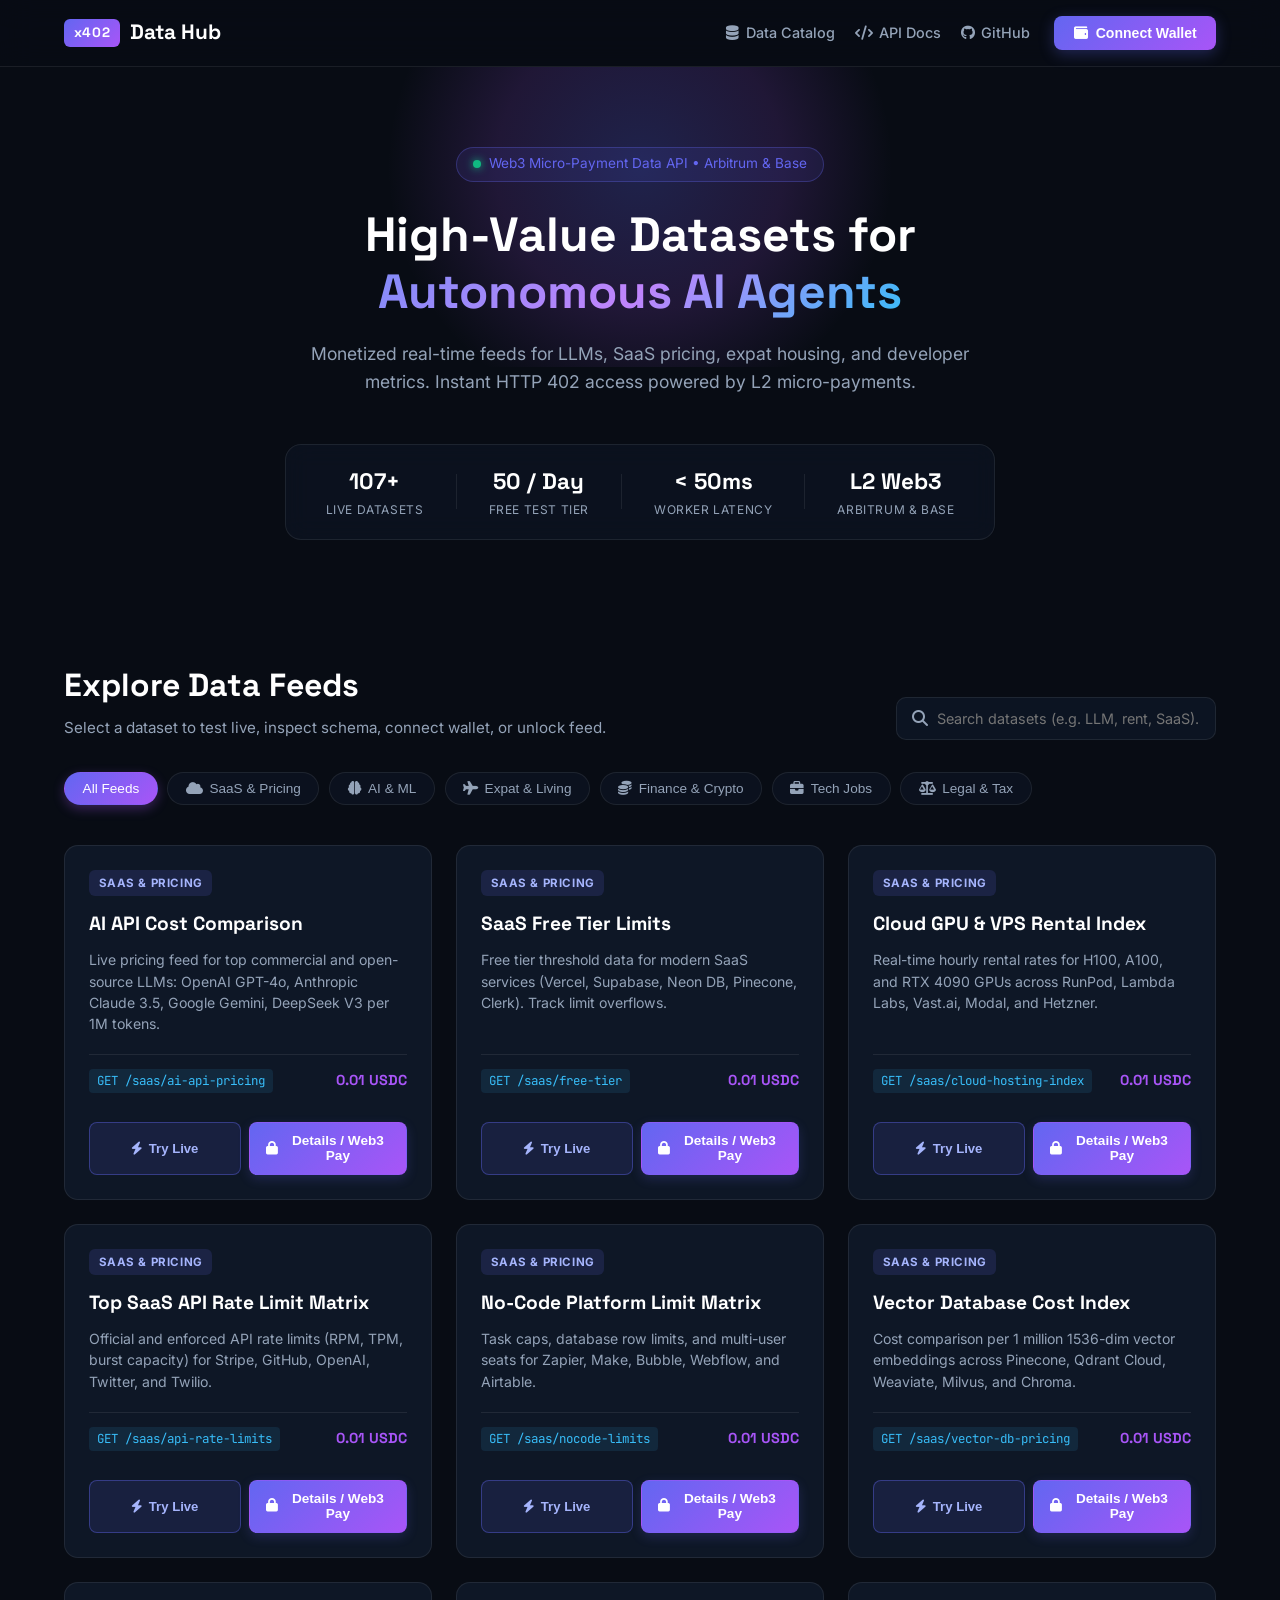
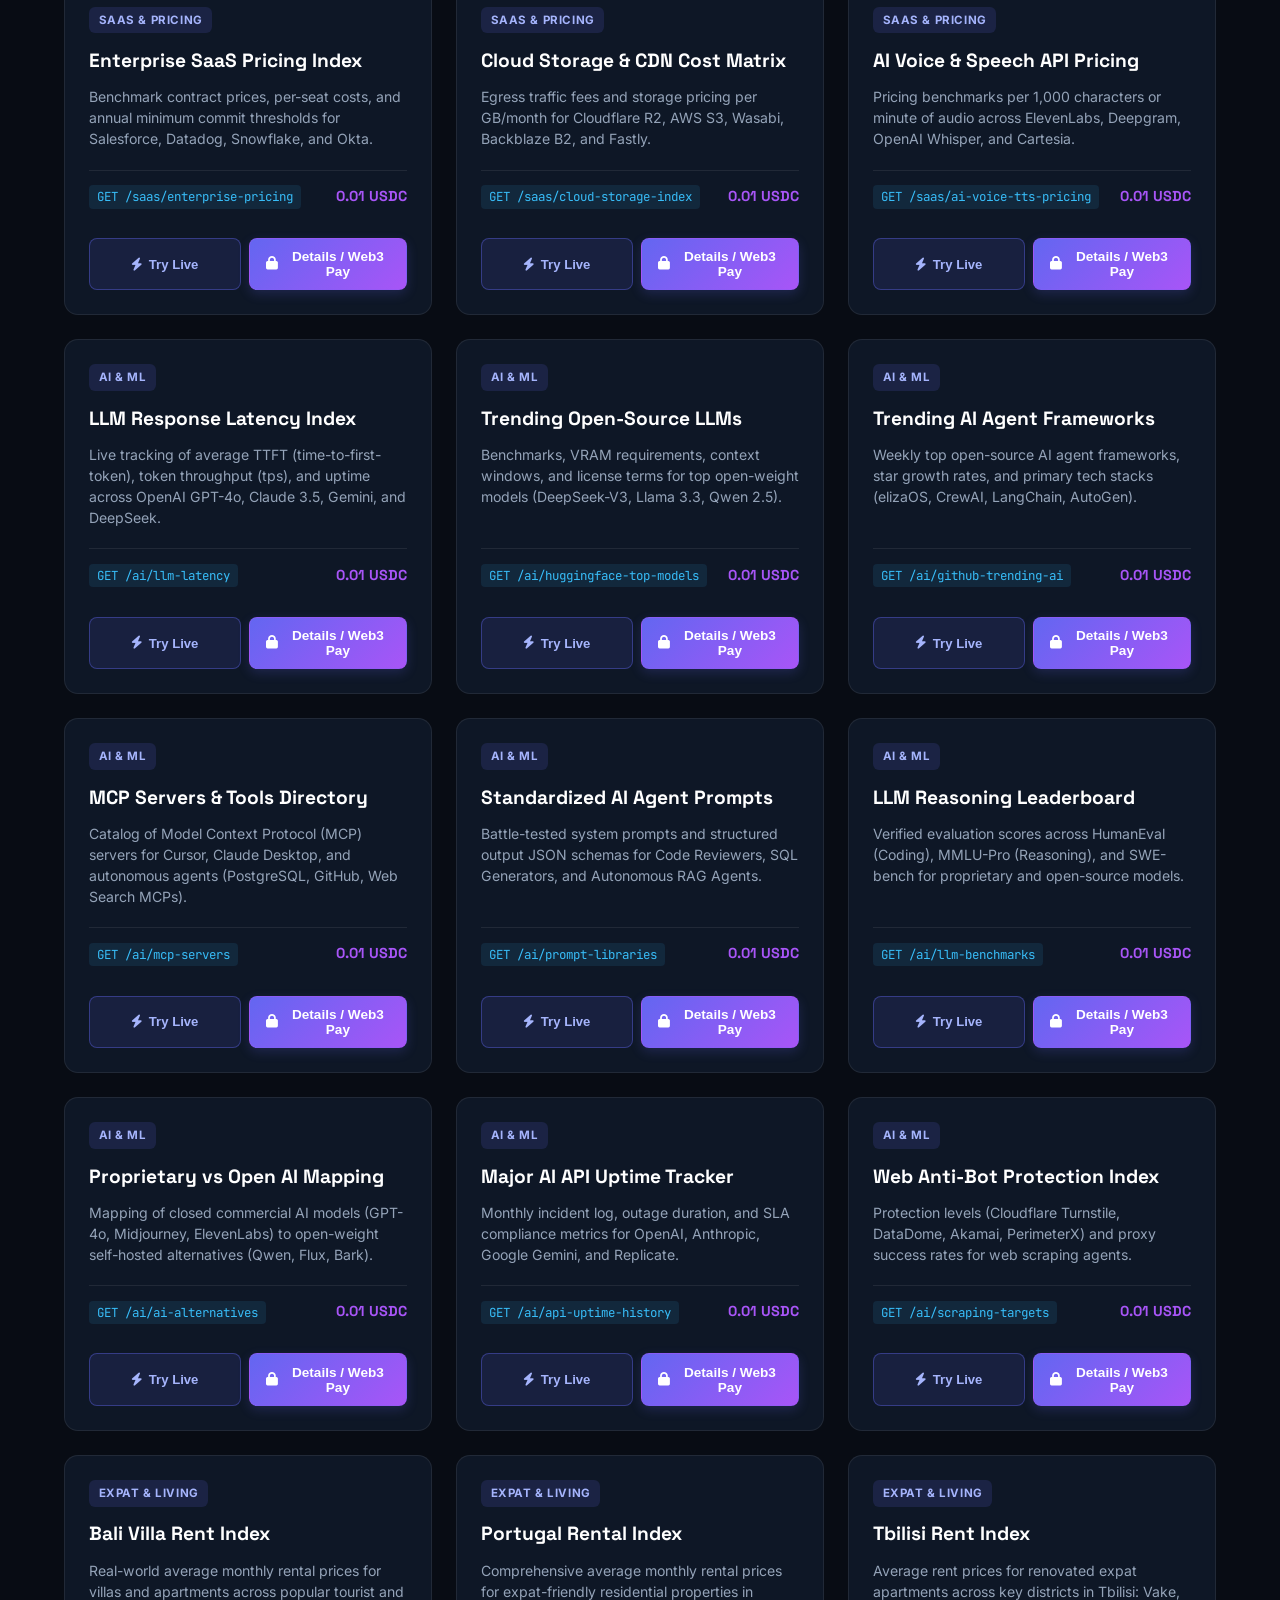
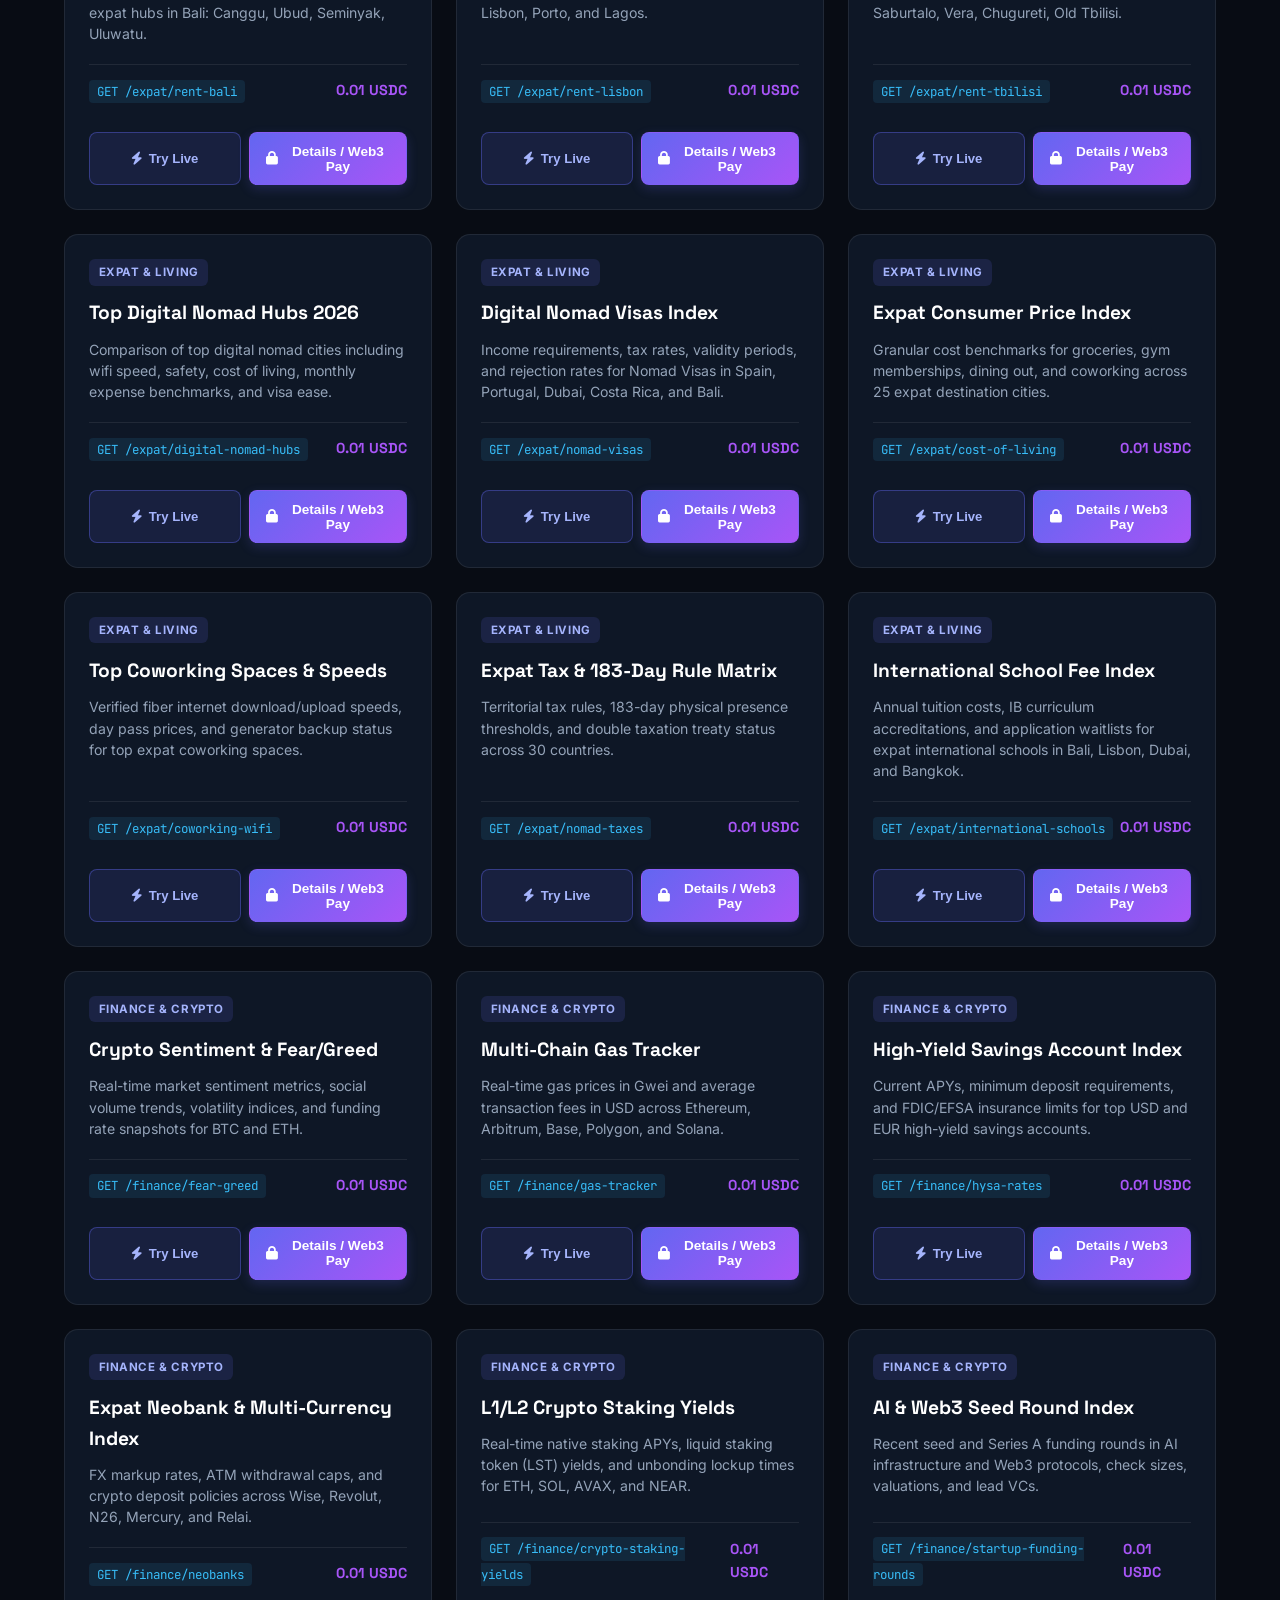
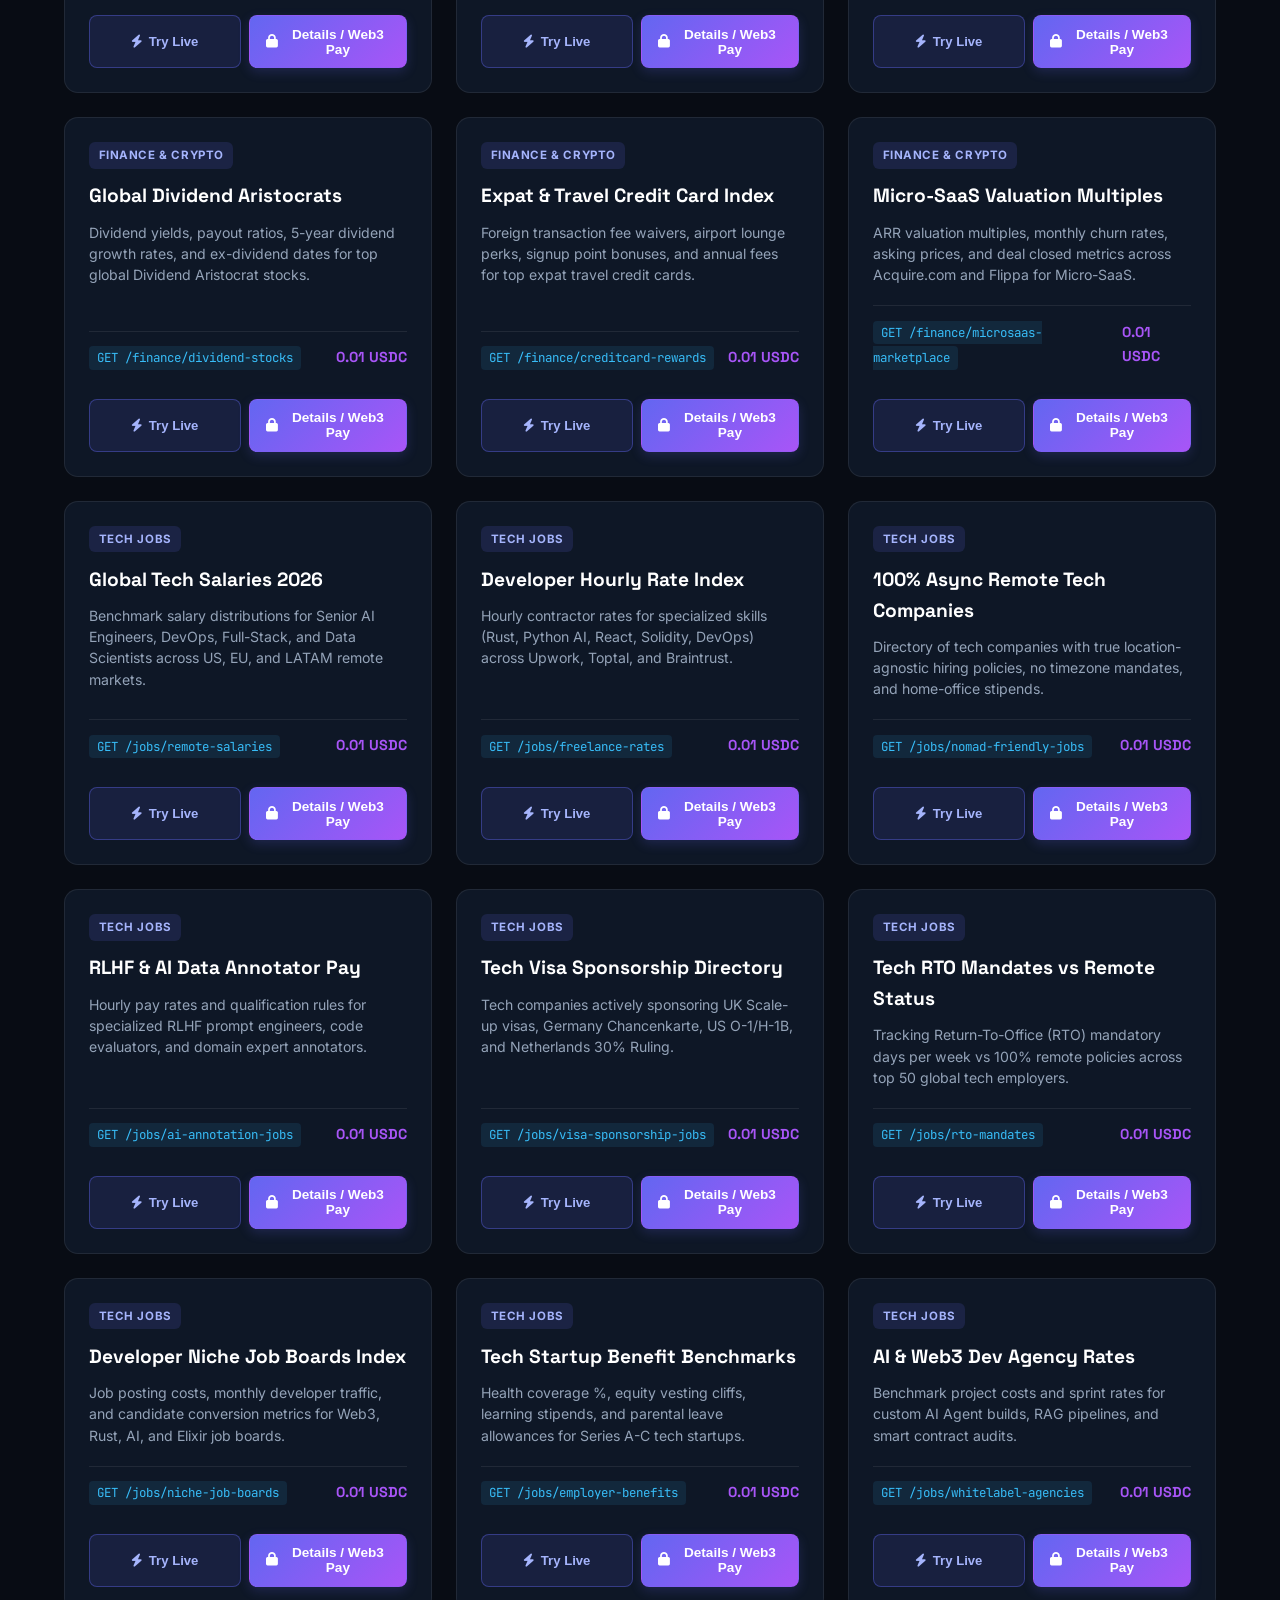
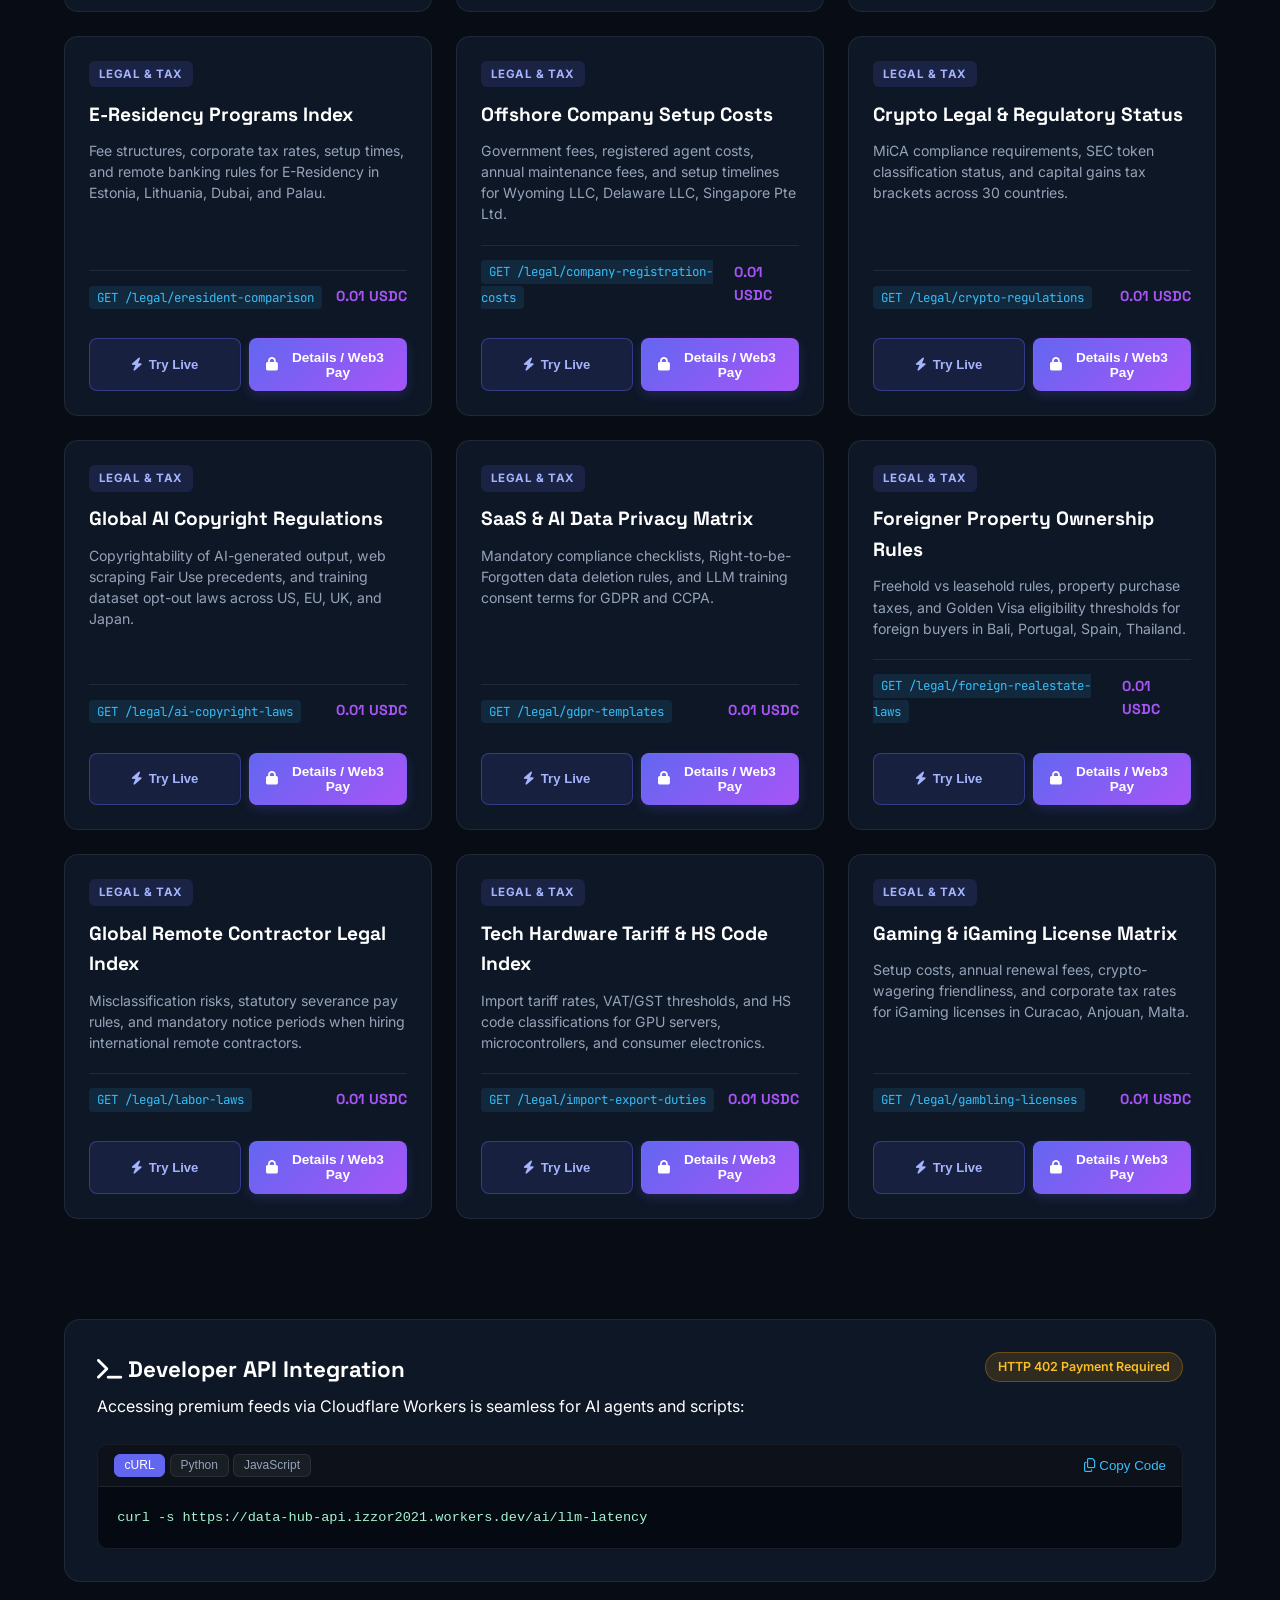
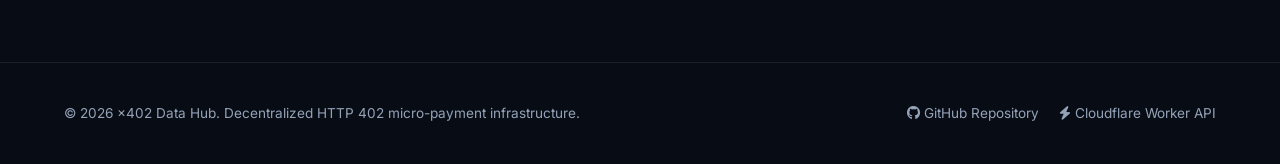
==== commit 4dffa823: "Queue 14-day banner, enable 50 free daily requests, Try Live button, code snippets, and 54 datasets " ====
--- a/index.html
+++ b/index.html
@@ -10,14 +10,6 @@
     <link href="https://fonts.googleapis.com/css2?family=Inter:wght@400;500;600;700;800&family=JetBrains+Mono:wght@400;500;700&family=Space+Grotesk:wght@600;700&display=swap" rel="stylesheet">
 </head>
 <body>
-    <!-- Top Promo Banner -->
-    <div class="launch-promo-banner">
-        <div class="container promo-container">
-            <span class="promo-badge"><i class="fa-solid fa-fire"></i> LAUNCH SPECIAL</span>
-            <span class="promo-text"><strong>14-Day Free Access Active:</strong> 50 Free Daily Requests per Dataset for Developers & AI Agents! No credit card required.</span>
-        </div>
-    </div>
-
     <!-- Top Navigation Bar -->
     <header class="navbar">
         <div class="container nav-container">
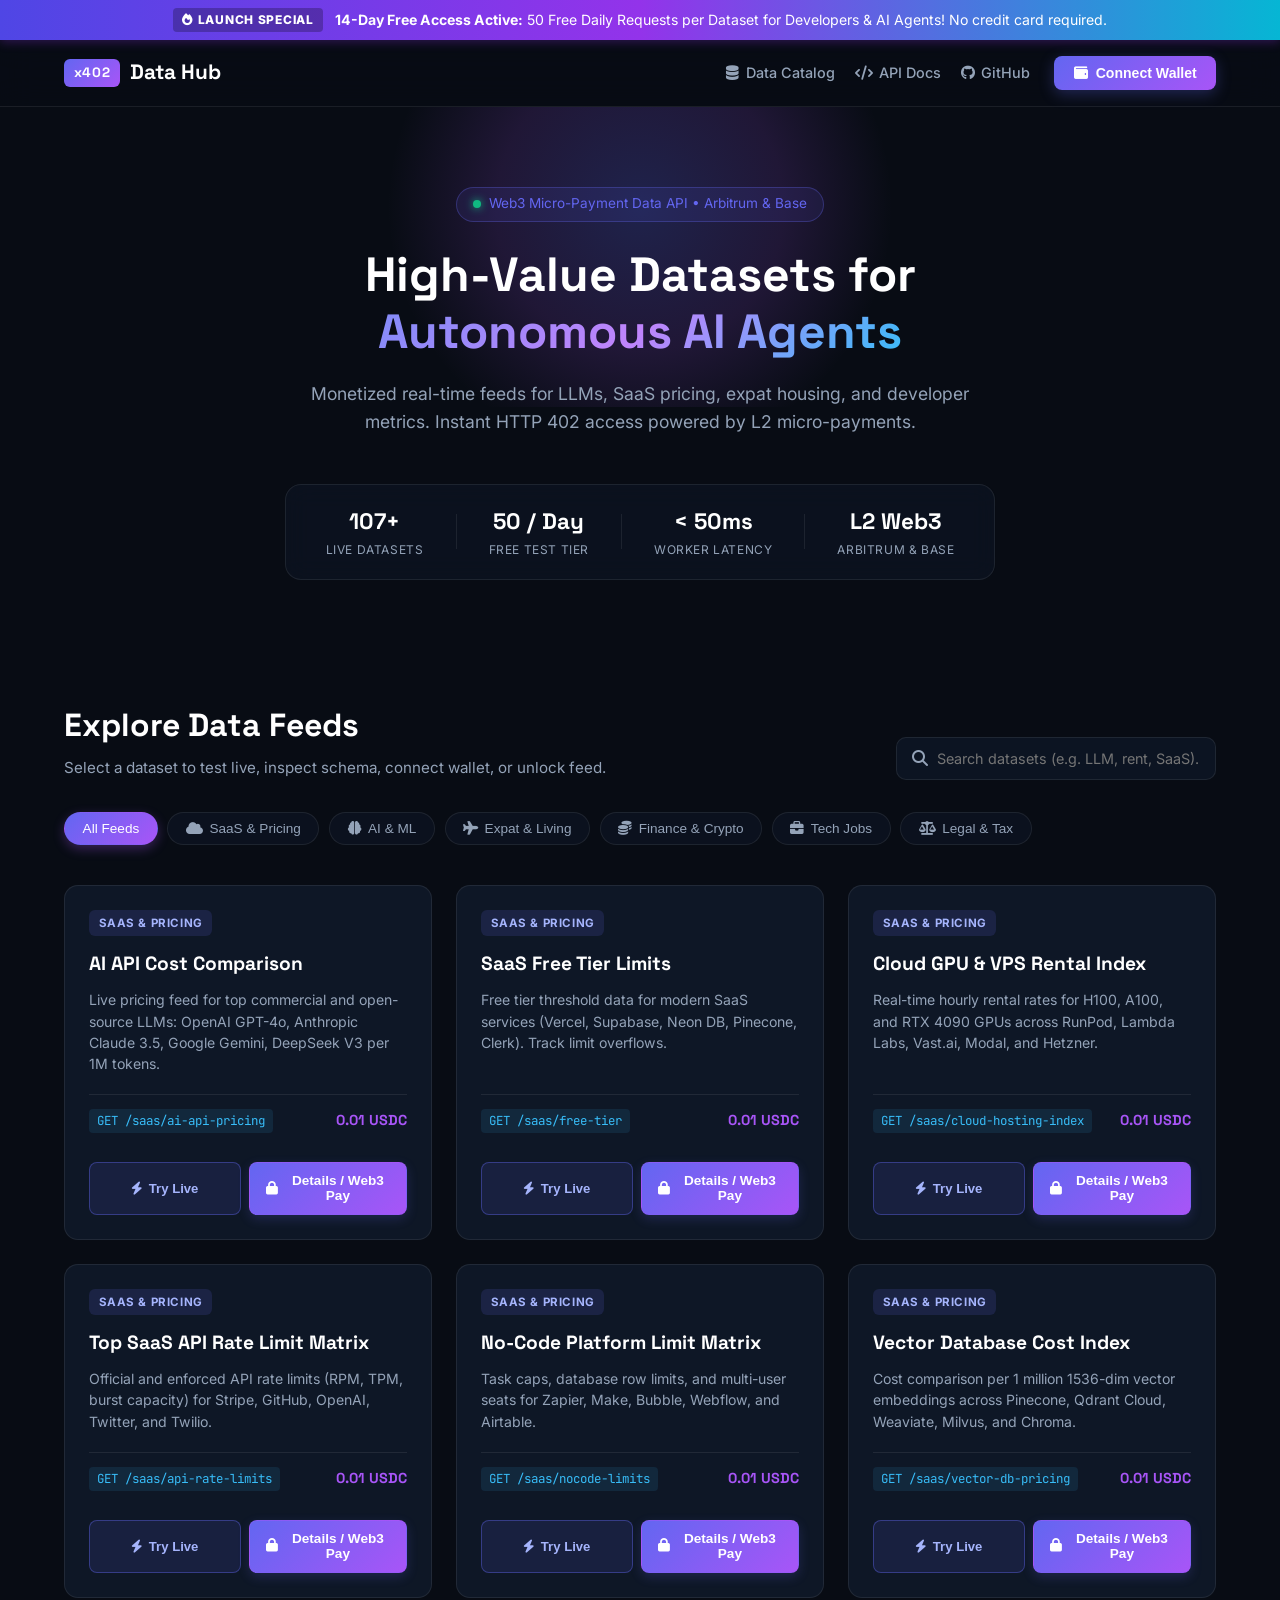
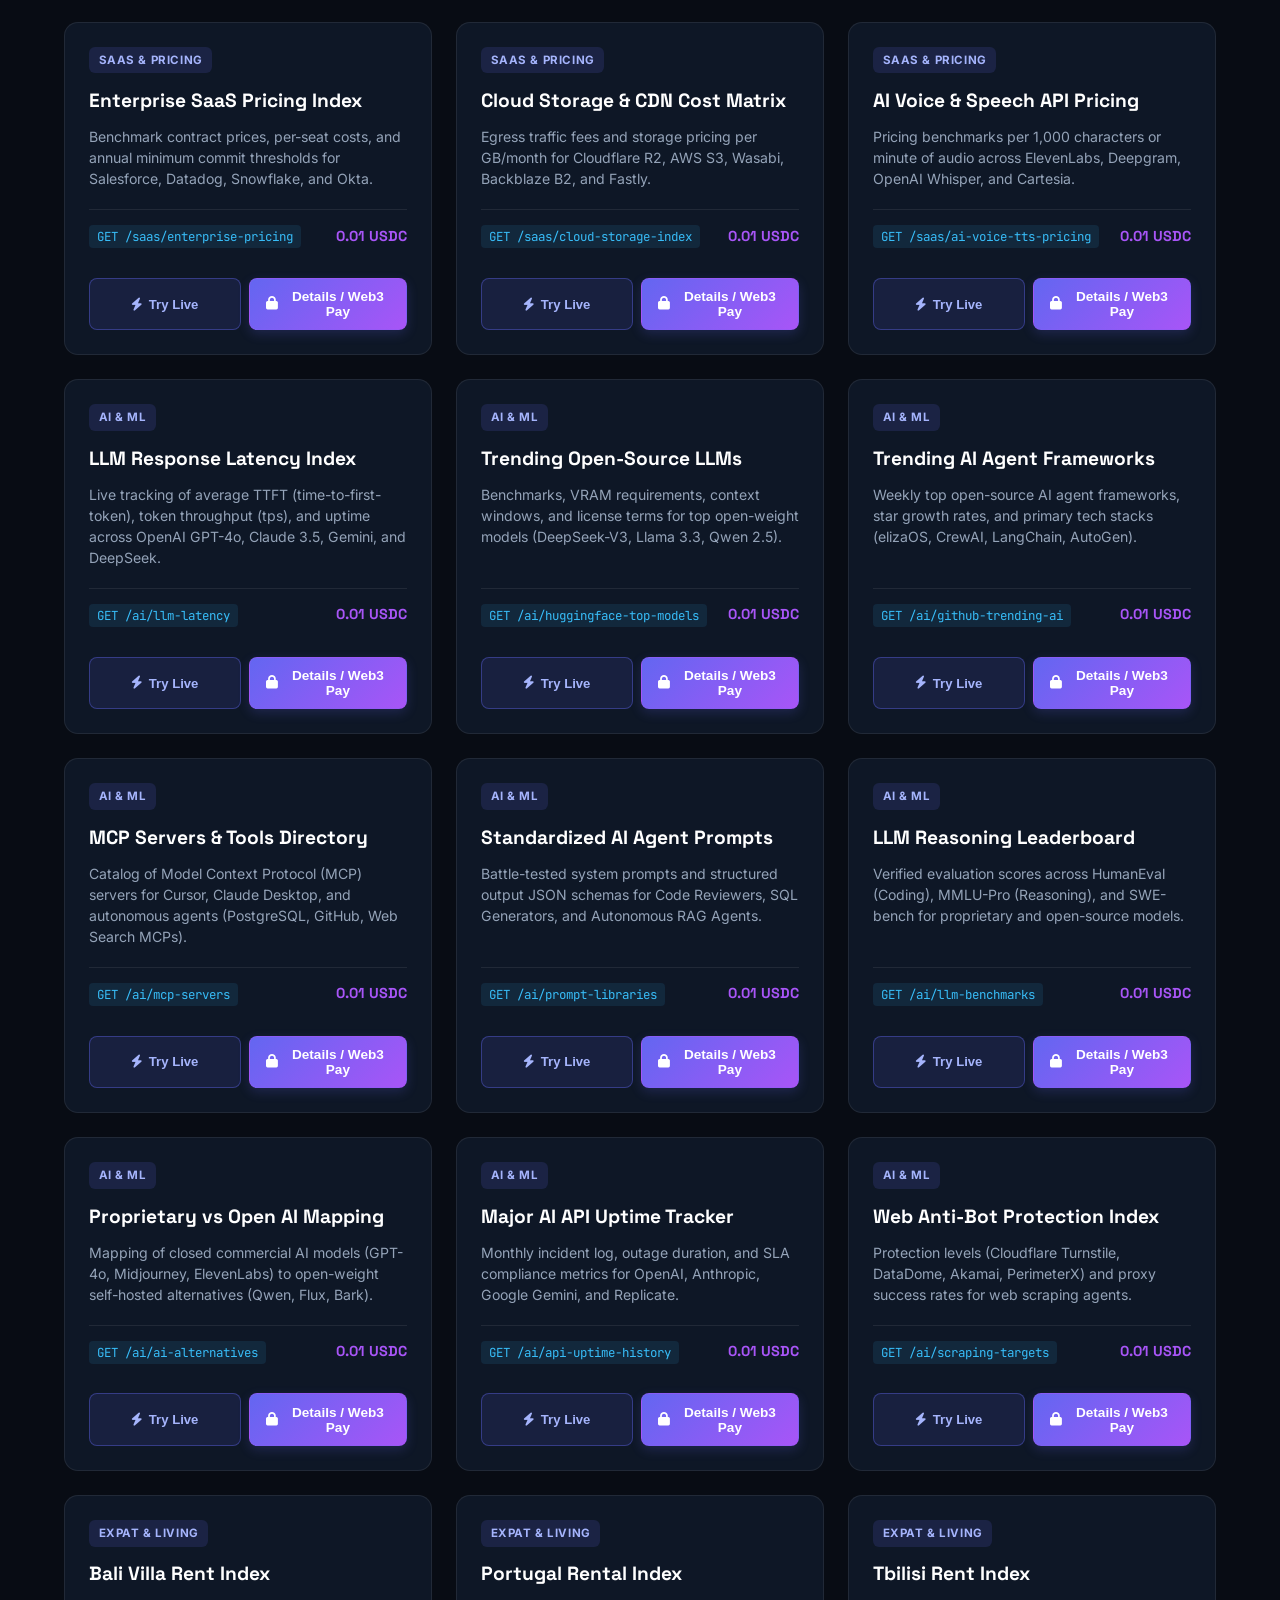
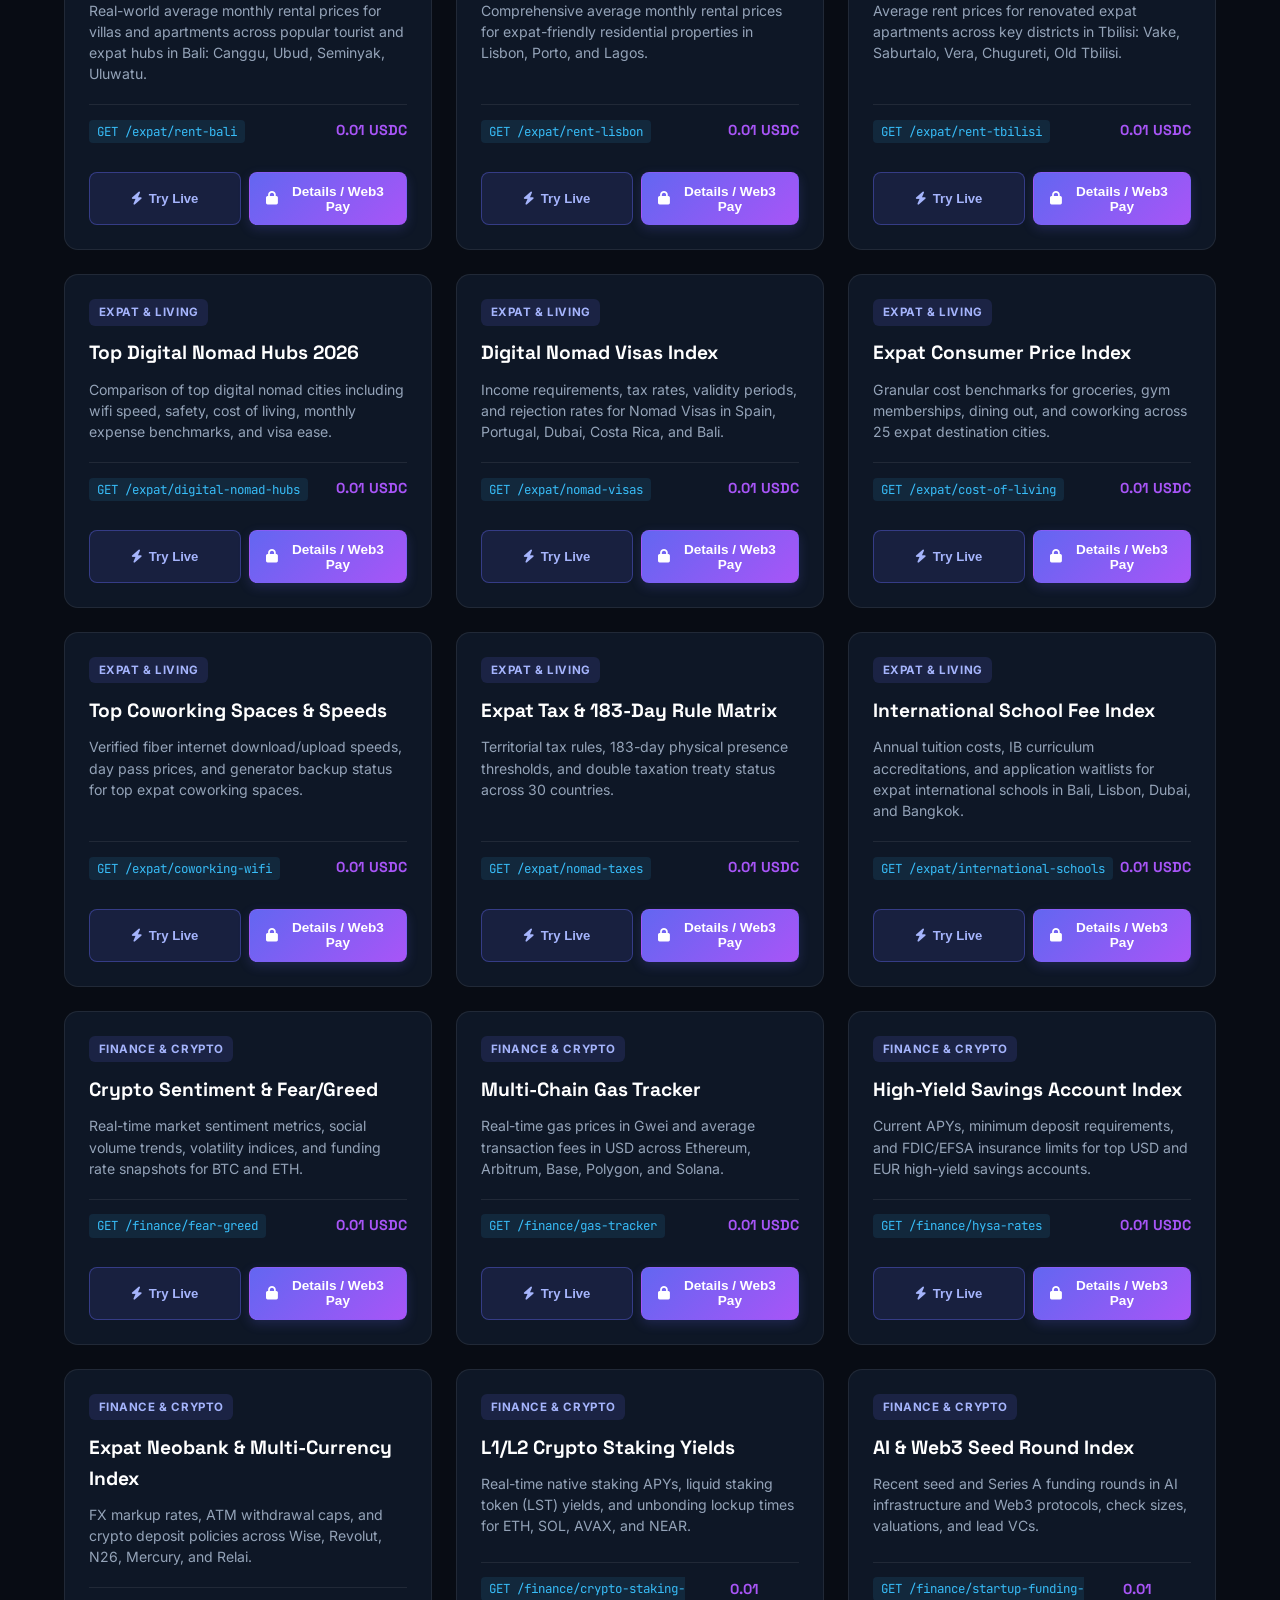
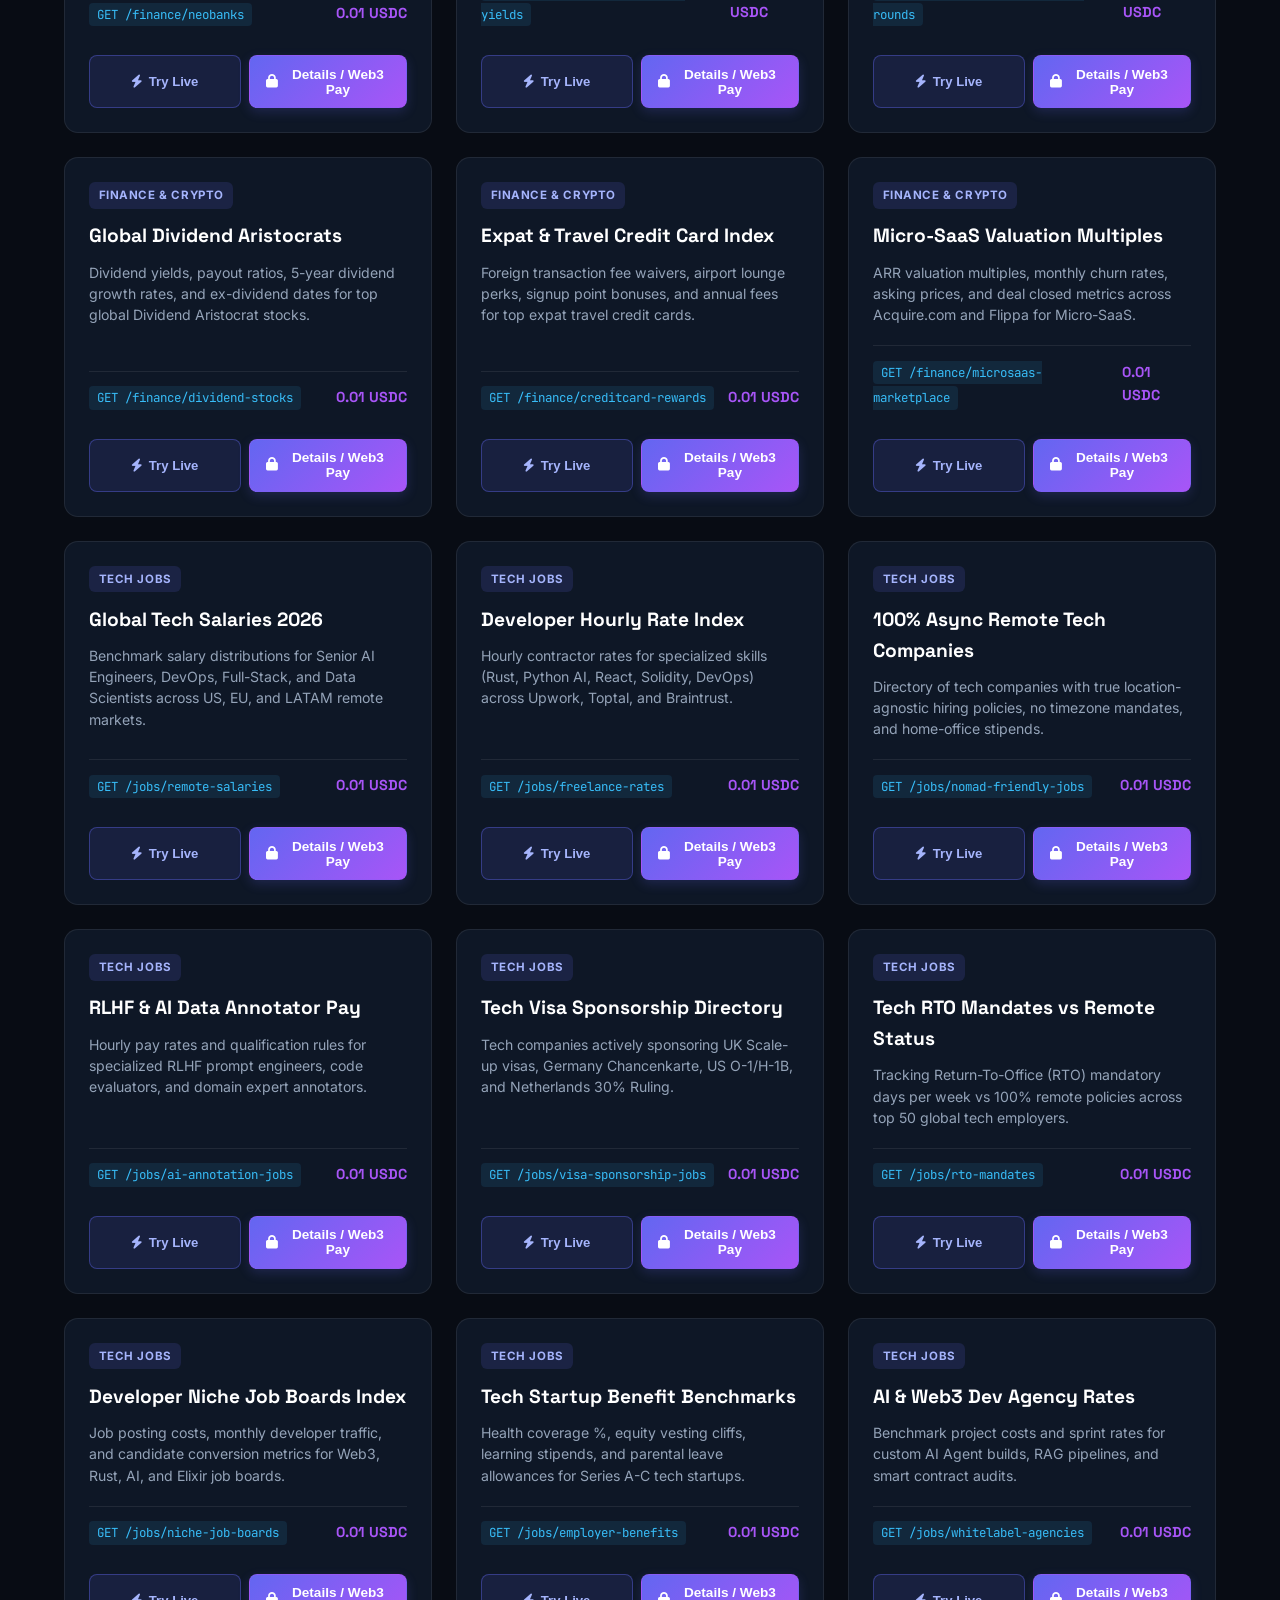
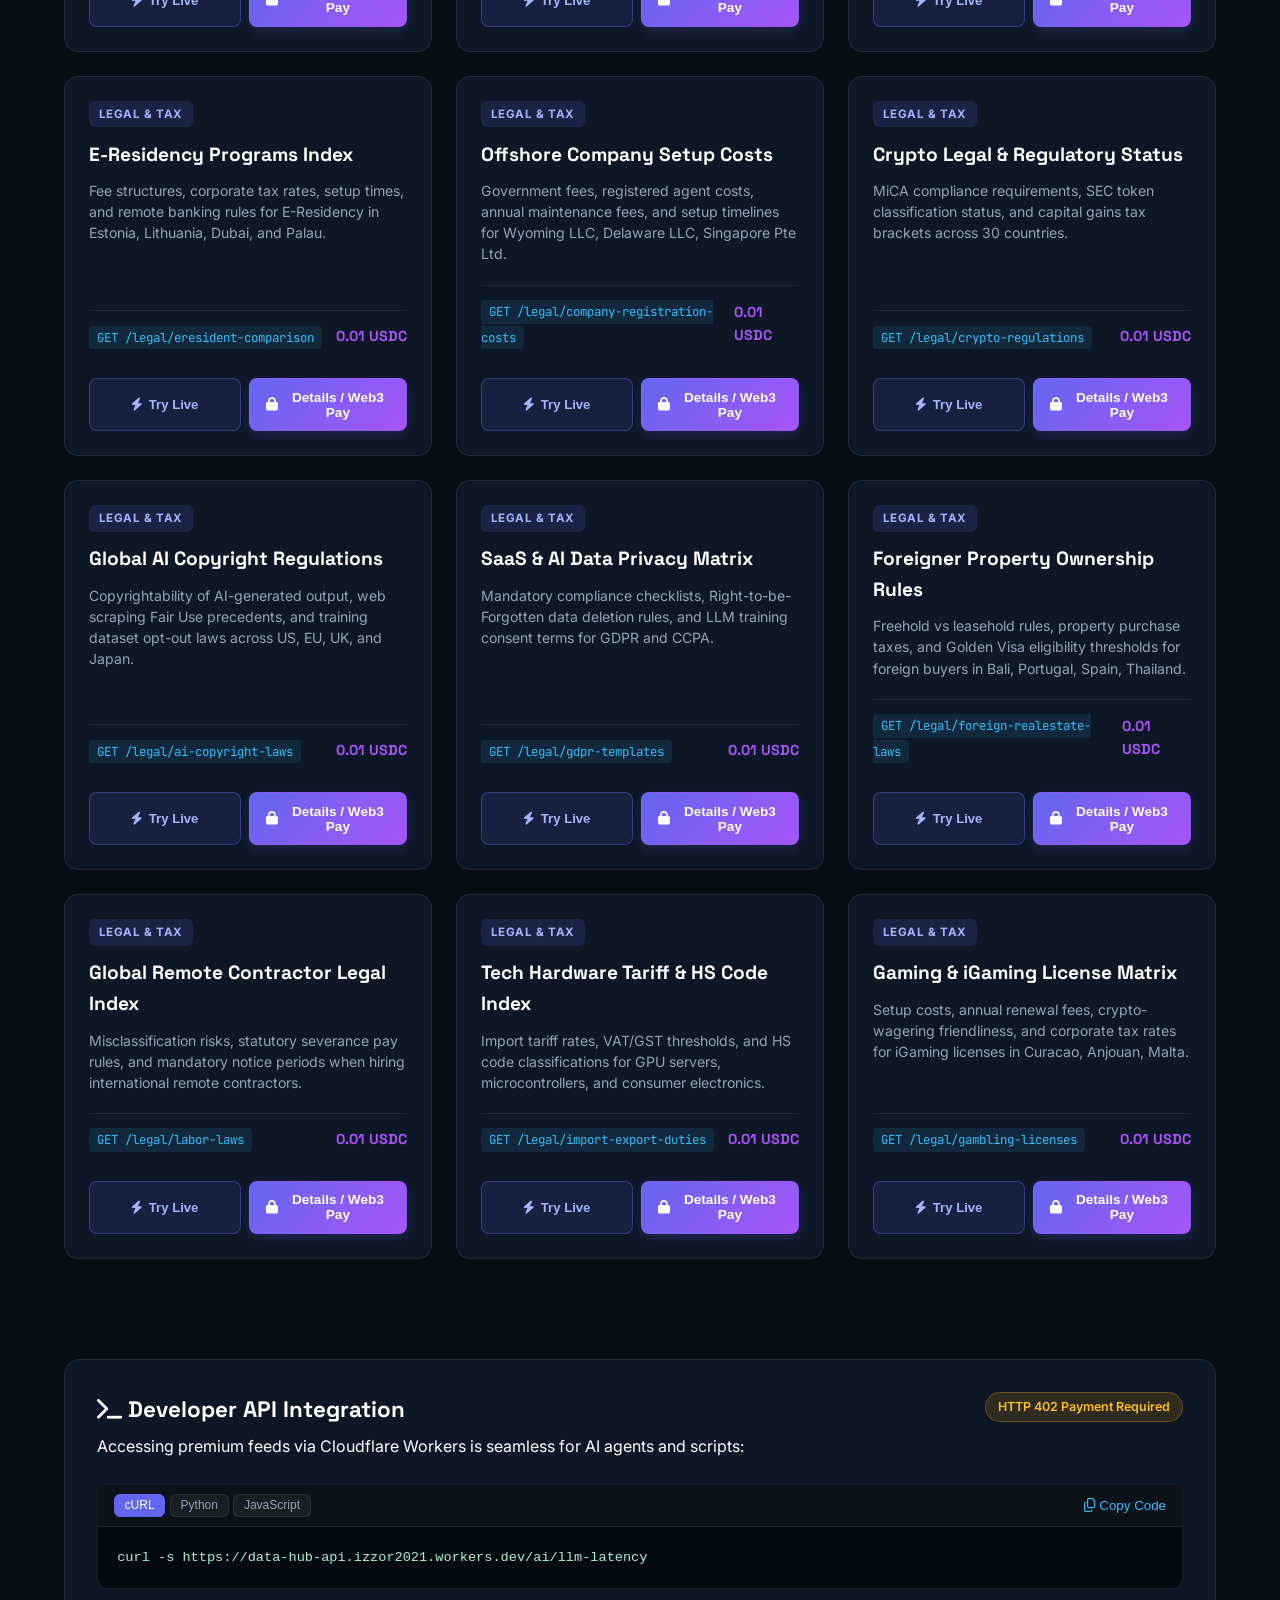
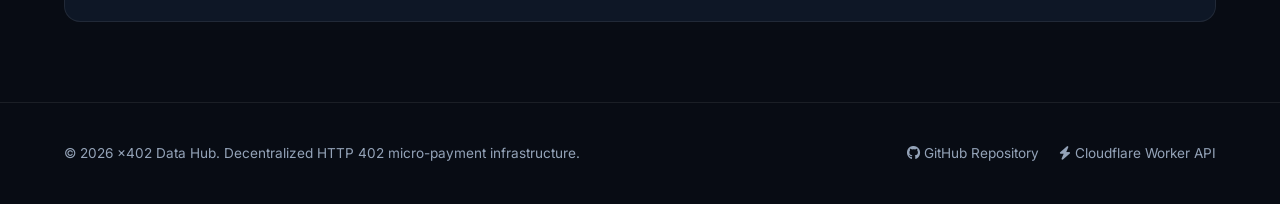
==== commit d44c2032: "Activate 14-Day Free Access Promo Banner on live site" ====
--- a/index.html
+++ b/index.html
@@ -5,11 +5,40 @@
     <meta name="viewport" content="width=device-width, initial-scale=1.0">
     <title>x402 Data Hub | High-Value Datasets for Autonomous AI Agents</title>
     <meta name="description" content="Decentralized marketplace for real-time AI & SaaS data feeds with Web3 micro-payments on Arbitrum One and Base.">
+    
+    <!-- Favicon & Icons -->
+    <link rel="icon" type="image/svg+xml" href="favicon.svg">
+    <link rel="apple-touch-icon" href="favicon.svg">
+    
+    <!-- Web3 OpenGraph & Social Metadata for Rabby / MetaMask Verification -->
+    <meta property="og:type" content="website">
+    <meta property="og:url" content="https://x402datahub.io">
+    <meta property="og:site_name" content="x402 Data Hub">
+    <meta property="og:title" content="x402 Data Hub | Real-Time AI Feeds">
+    <meta property="og:description" content="Decentralized HTTP 402 micro-payment data feeds for autonomous AI agents on Base and Arbitrum.">
+    <meta property="og:image" content="https://x402datahub.io/favicon.svg">
+    
+    <!-- Twitter Metadata -->
+    <meta name="twitter:card" content="summary_large_image">
+    <meta name="twitter:site" content="@x402DataHub">
+    <meta name="twitter:creator" content="@x402DataHub">
+    <meta name="twitter:title" content="x402 Data Hub | Real-Time AI Datasets">
+    <meta name="twitter:description" content="Decentralized HTTP 402 micro-payment data feeds for autonomous AI agents on Base and Arbitrum.">
+    <meta name="twitter:image" content="https://x402datahub.io/favicon.svg">
+
     <link rel="stylesheet" href="index.css">
     <link rel="stylesheet" href="https://cdnjs.cloudflare.com/ajax/libs/font-awesome/6.4.0/css/all.min.css">
     <link href="https://fonts.googleapis.com/css2?family=Inter:wght@400;500;600;700;800&family=JetBrains+Mono:wght@400;500;700&family=Space+Grotesk:wght@600;700&display=swap" rel="stylesheet">
 </head>
 <body>
+    <!-- Top Promo Banner -->
+    <div class="launch-promo-banner">
+        <div class="container promo-container">
+            <span class="promo-badge"><i class="fa-solid fa-fire"></i> LAUNCH SPECIAL</span>
+            <span class="promo-text"><strong>14-Day Free Access Active:</strong> 50 Free Daily Requests per Dataset for Developers & AI Agents! No credit card required.</span>
+        </div>
+    </div>
+
     <!-- Top Navigation Bar -->
     <header class="navbar">
         <div class="container nav-container">
@@ -168,6 +197,11 @@
                             <i class="fa-solid fa-wallet"></i> Pay 0.01 USDC for Unlimited Live Feed
                         </button>
                         
+                        <div class="web3-trust-badge">
+                            <i class="fa-solid fa-shield-halved"></i>
+                            <span><strong>Zero-Approval Safe Transfer:</strong> Direct 0.01 USDC transfer only. No contract approvals or token allowances required.</span>
+                        </div>
+
                         <div class="status-msg" id="paymentStatus">50 Free daily requests available. Pay 0.01 USDC for unlimited live feed.</div>
 
                         <button class="btn-download-big hidden" id="modalDlBtn">
@@ -225,5 +259,6 @@
     </footer>
 
     <script src="app.js?v=20260720_v2"></script>
+    <!-- Cloudflare Web Analytics --><script type='module' src='https://static.cloudflareinsights.com/beacon.min.js' data-cf-beacon='{"token": "7cd87e9ba21546cd90c93349735b688e"}'></script><!-- End Cloudflare Web Analytics -->
 </body>
 </html>
--- a/index.css
+++ b/index.css
@@ -1098,3 +1098,24 @@
     color: #7dd3fc;
 }
 
+/* Web3 Security Trust Badge */
+.web3-trust-badge {
+    background: rgba(16, 185, 129, 0.08);
+    border: 1px solid rgba(16, 185, 129, 0.25);
+    border-radius: 8px;
+    padding: 0.6rem 0.8rem;
+    margin: 0.8rem 0;
+    font-size: 0.78rem;
+    color: #a7f3d0;
+    display: flex;
+    align-items: center;
+    gap: 0.6rem;
+}
+
+.web3-trust-badge i {
+    font-size: 1.1rem;
+    color: #10b981;
+    flex-shrink: 0;
+}
+
+
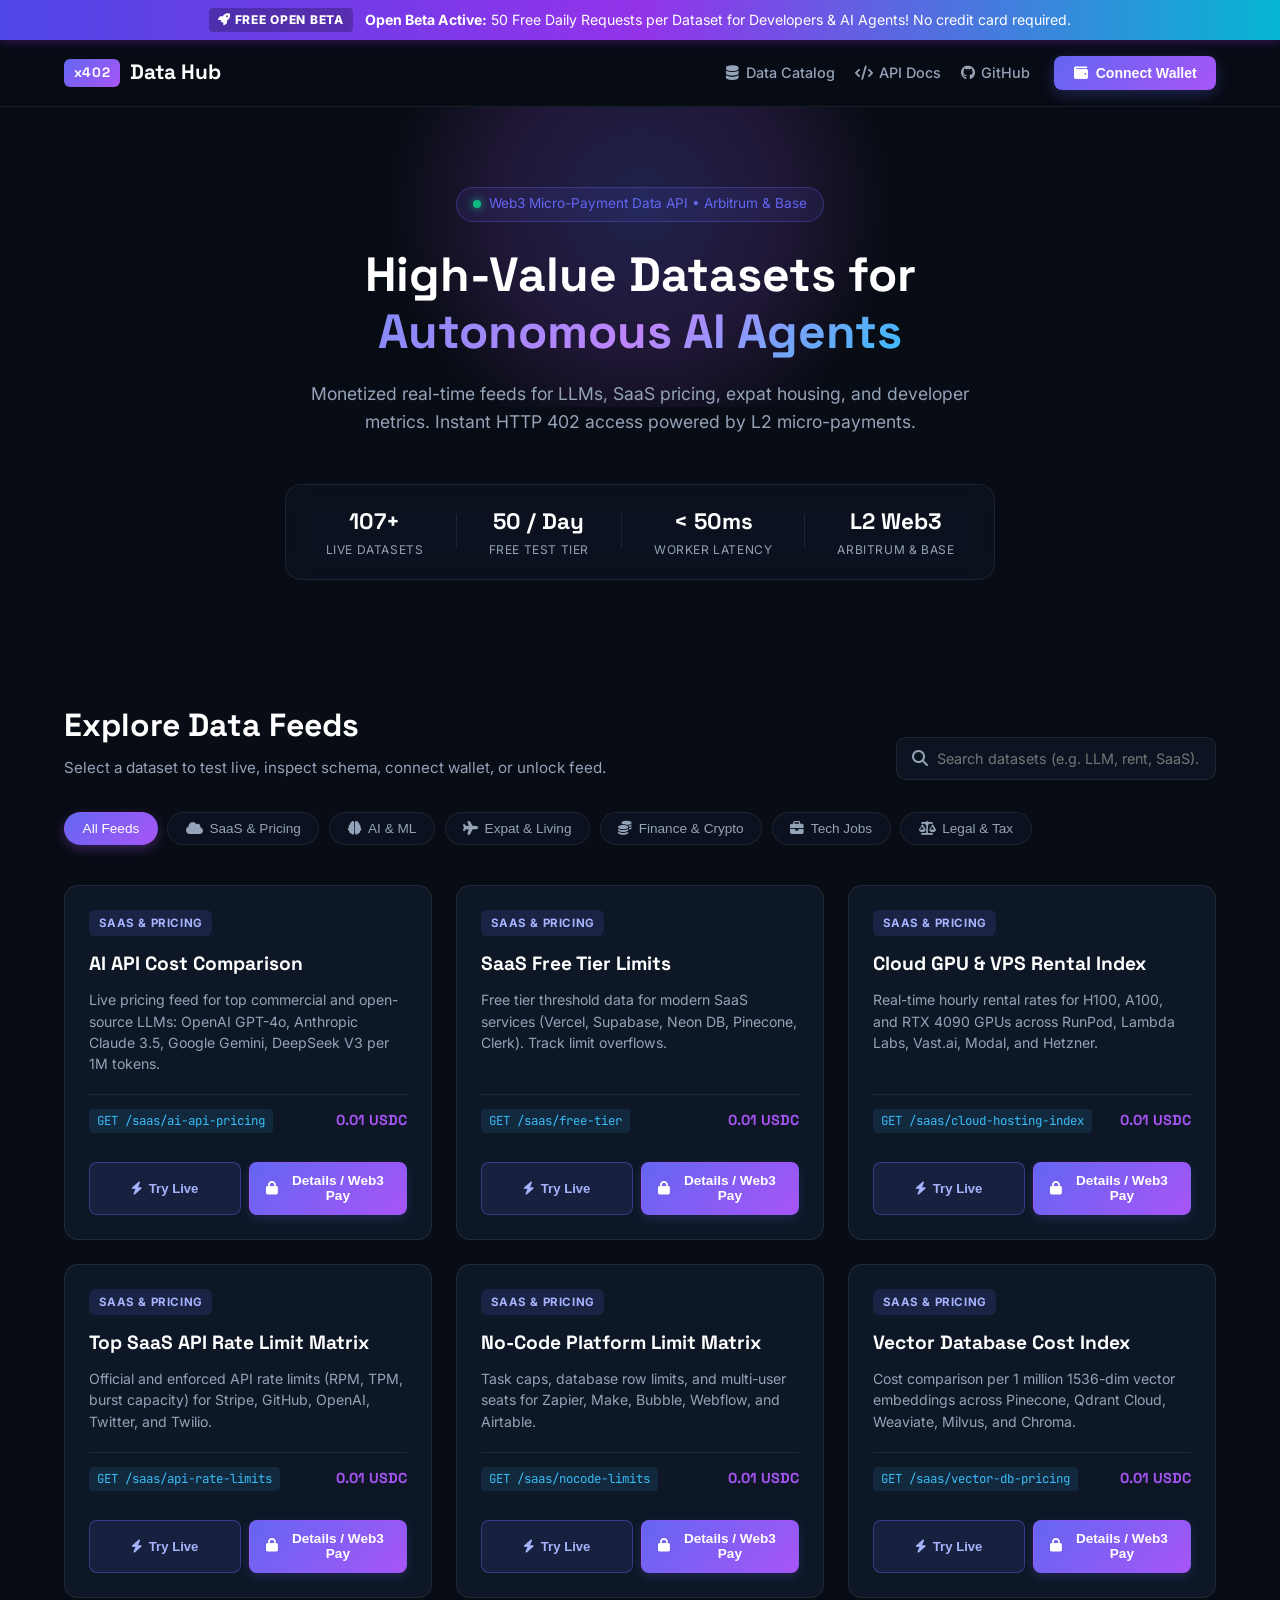
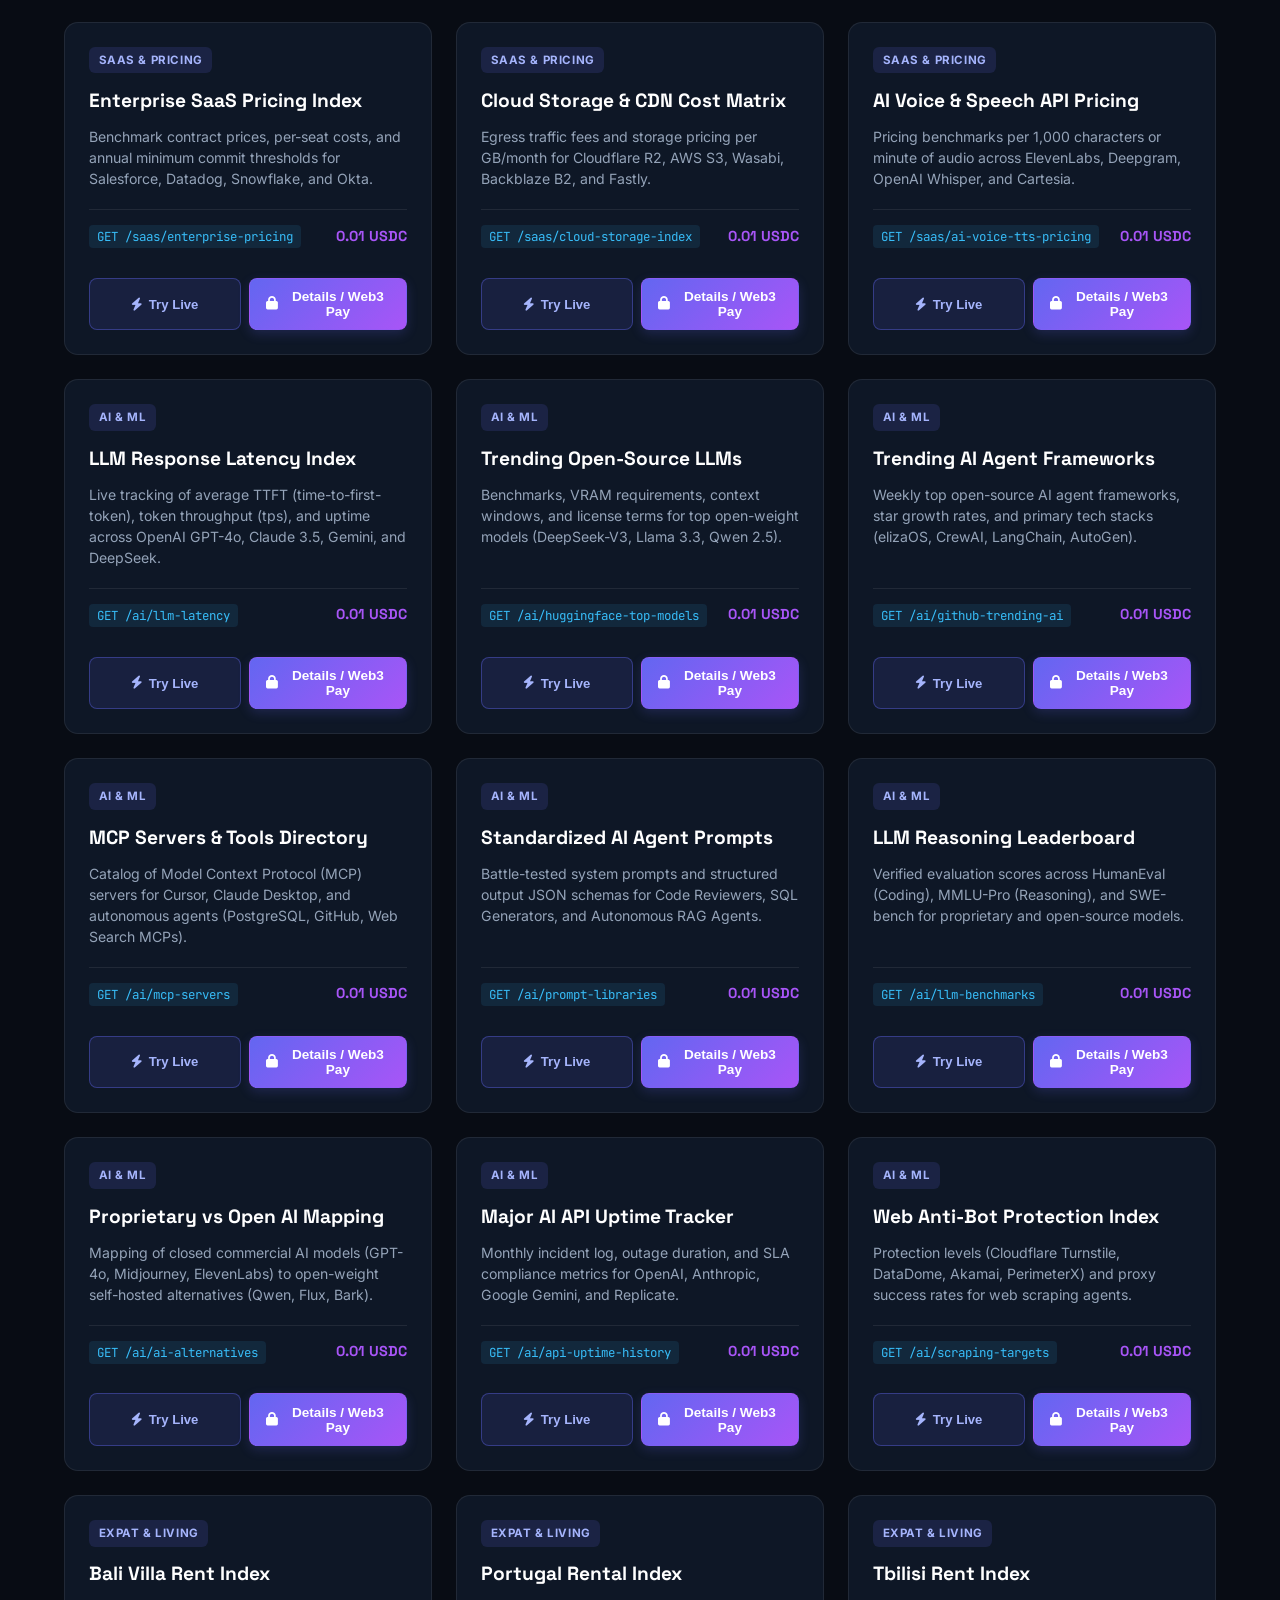
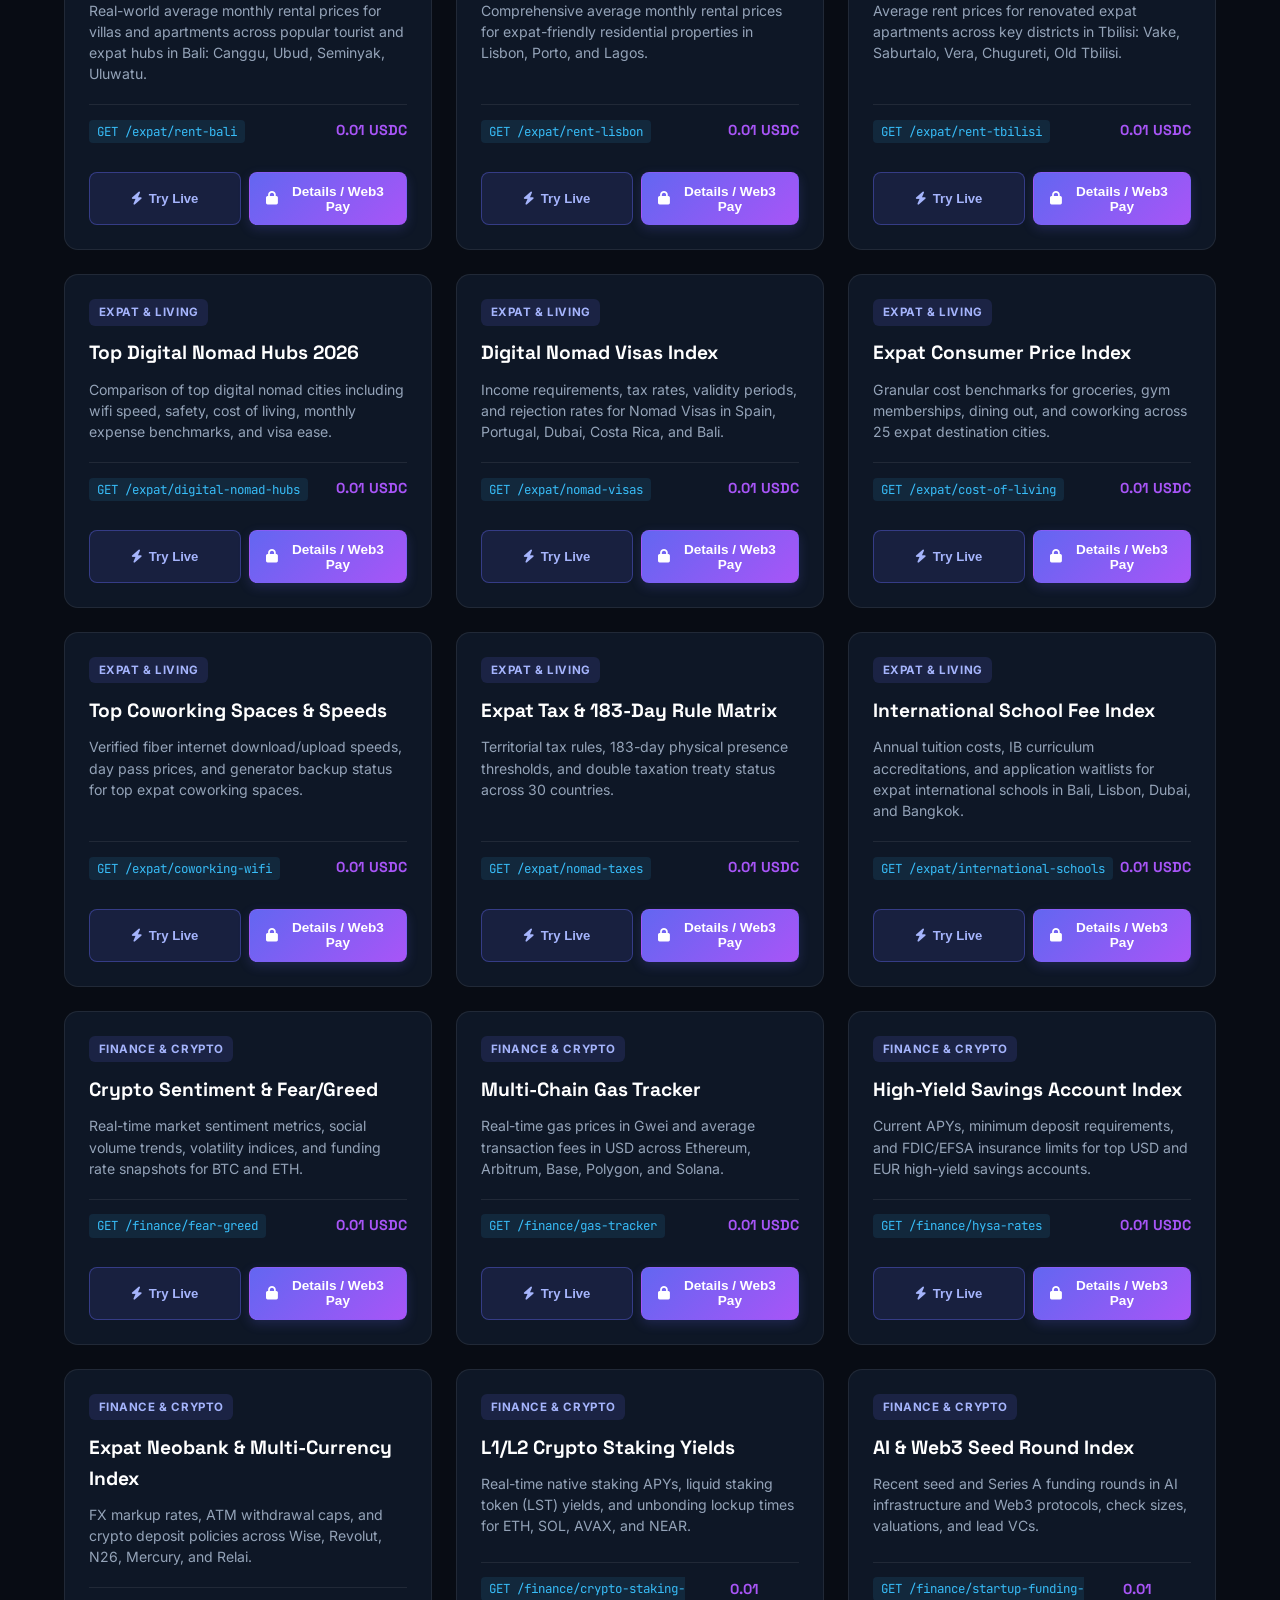
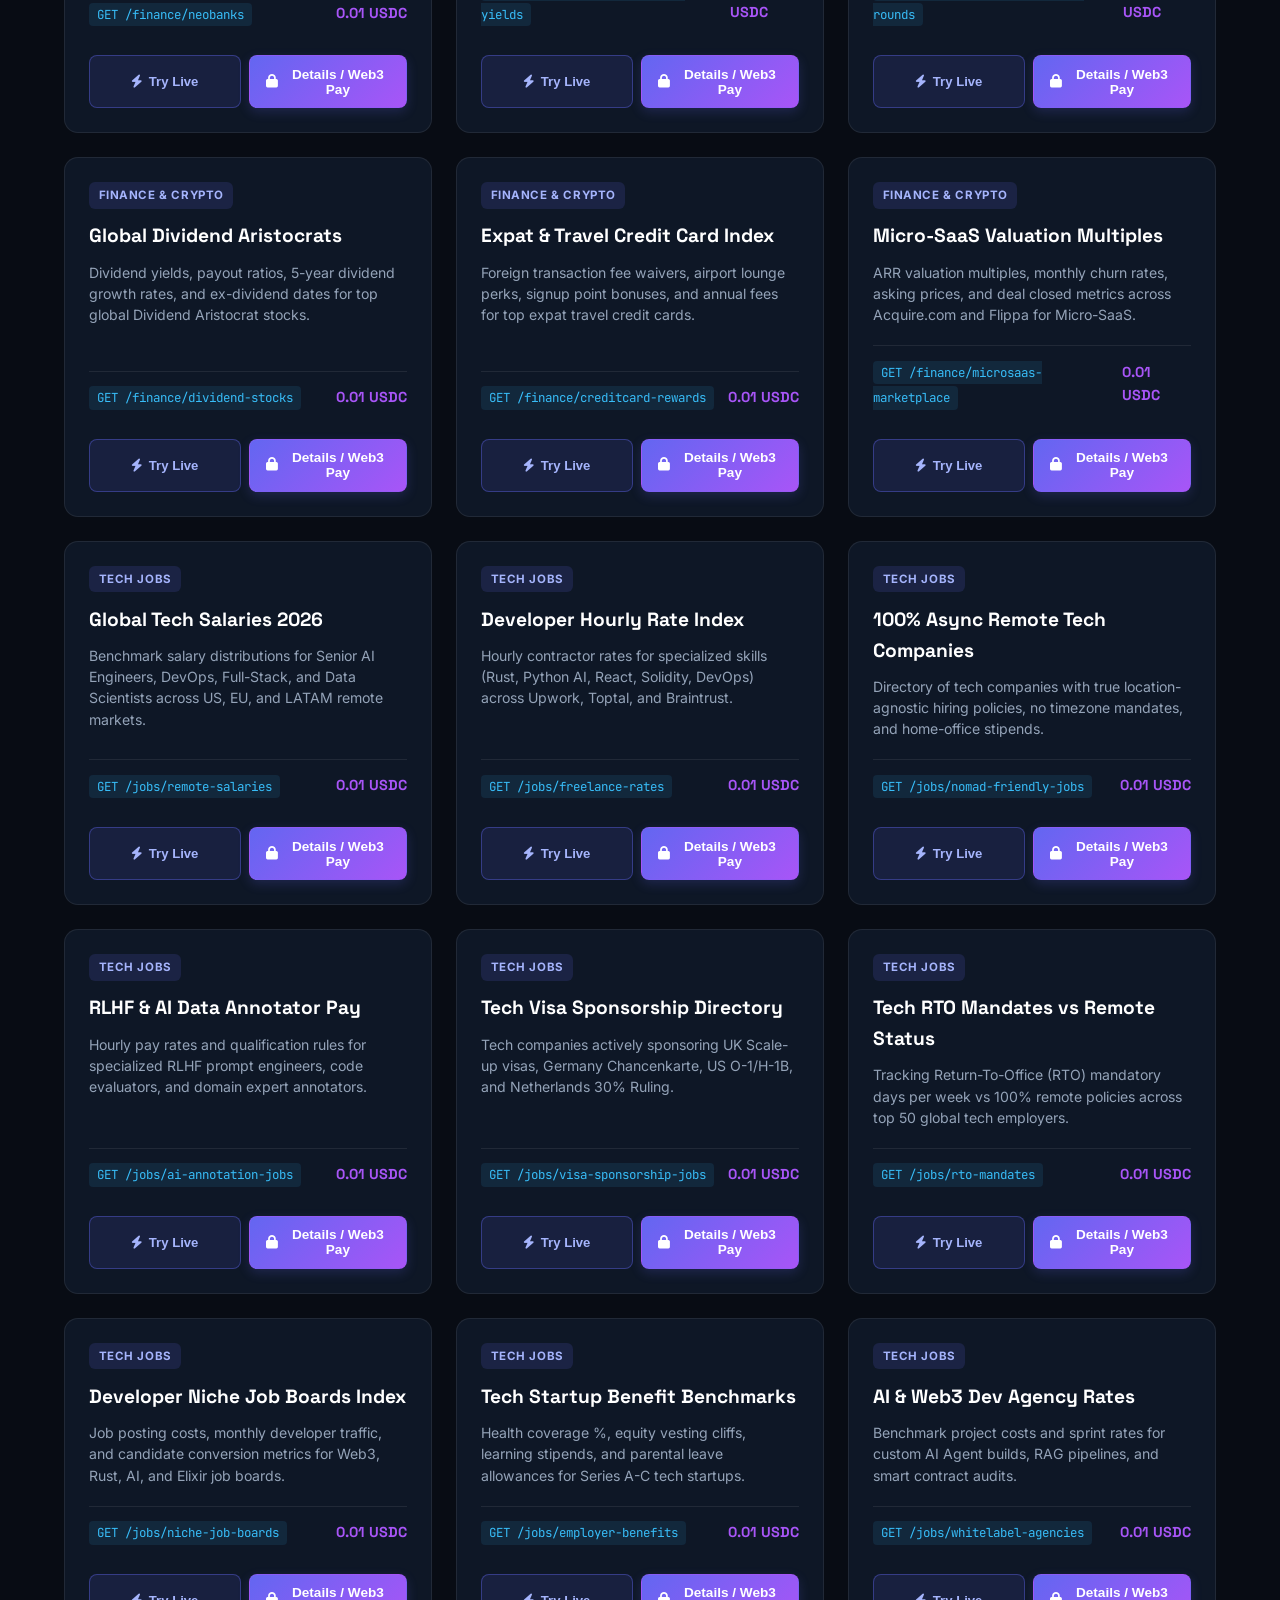
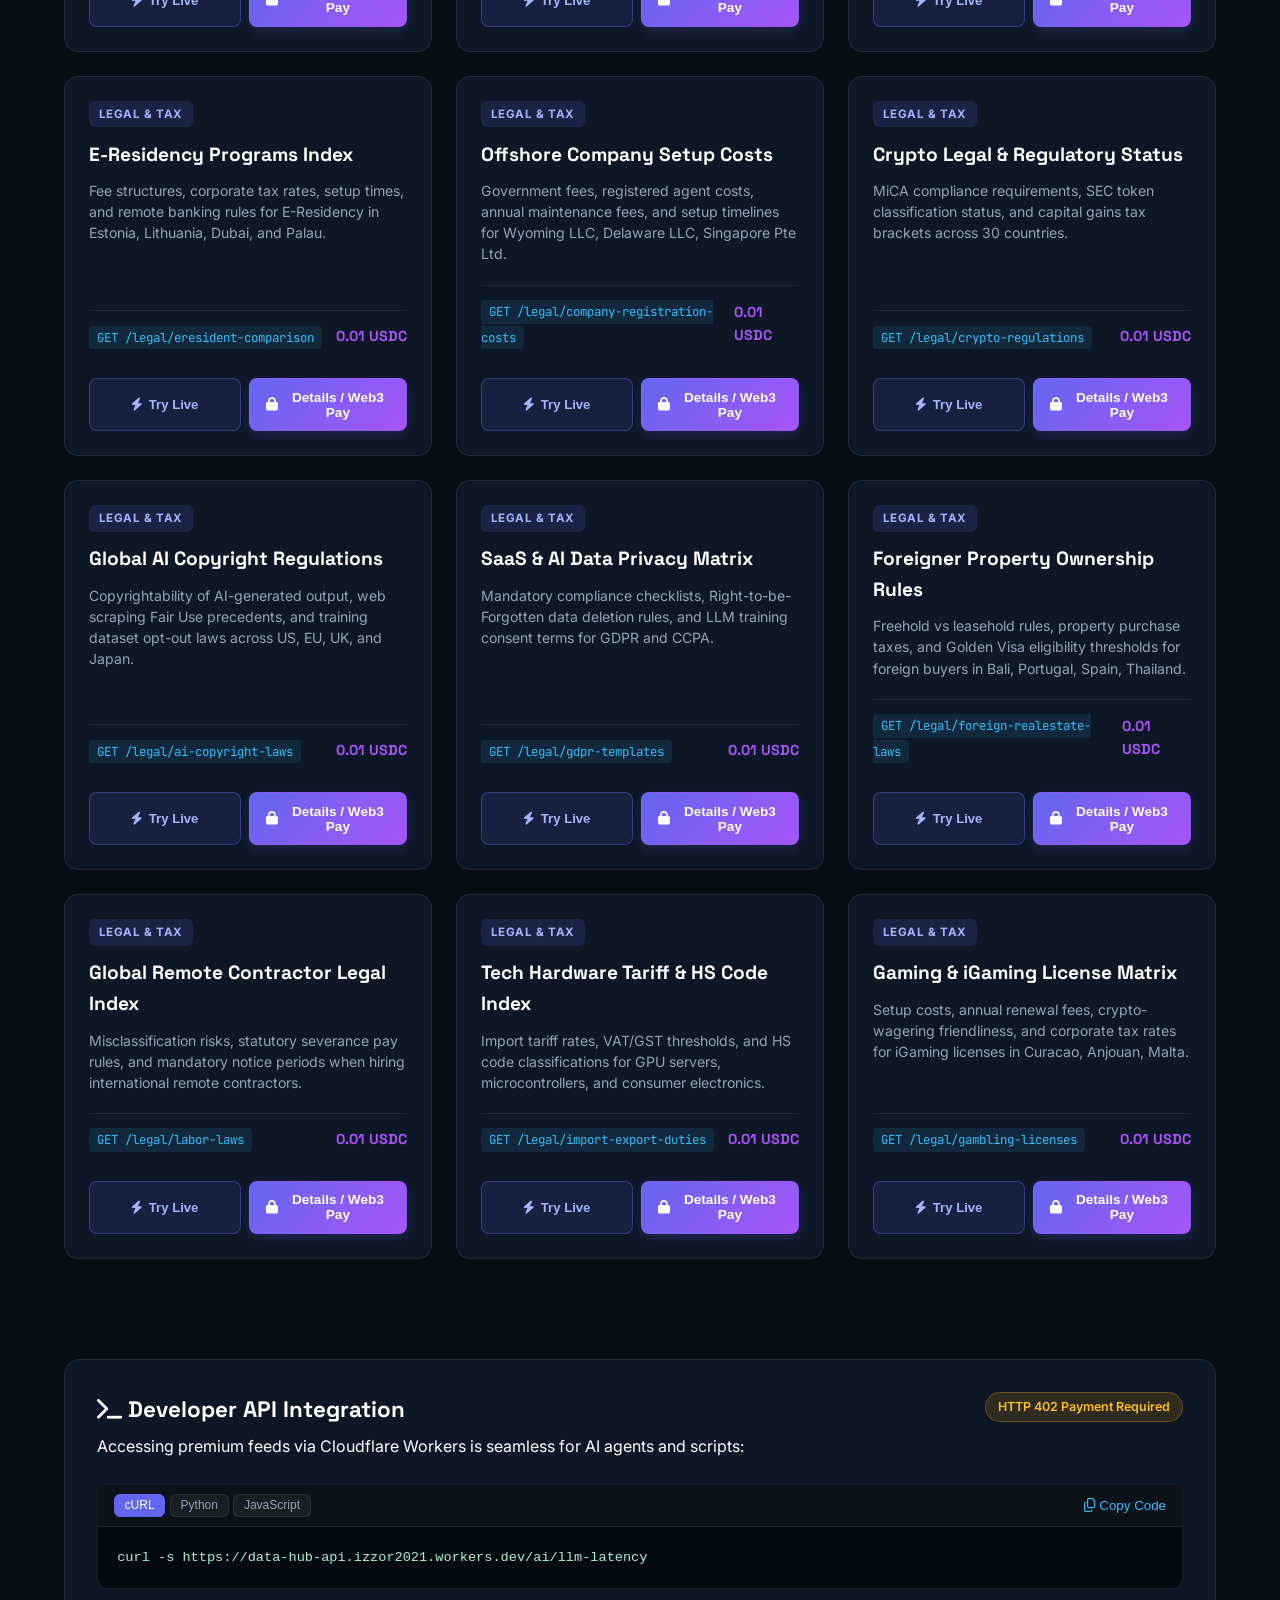
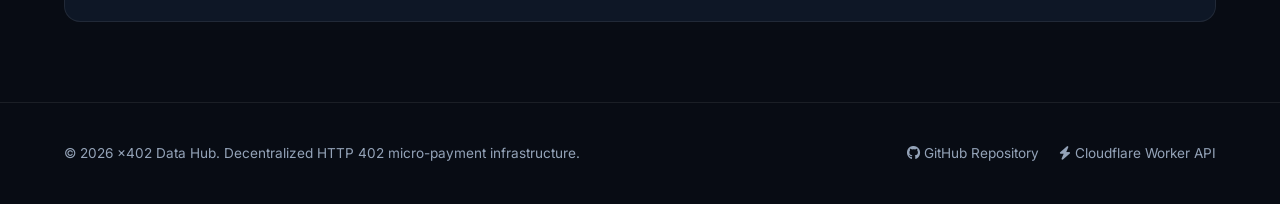
==== commit fc7d3dad: "Update promo banner to Free Open Beta" ====
--- a/index.html
+++ b/index.html
@@ -34,8 +34,8 @@
     <!-- Top Promo Banner -->
     <div class="launch-promo-banner">
         <div class="container promo-container">
-            <span class="promo-badge"><i class="fa-solid fa-fire"></i> LAUNCH SPECIAL</span>
-            <span class="promo-text"><strong>14-Day Free Access Active:</strong> 50 Free Daily Requests per Dataset for Developers & AI Agents! No credit card required.</span>
+            <span class="promo-badge"><i class="fa-solid fa-rocket"></i> FREE OPEN BETA</span>
+            <span class="promo-text"><strong>Open Beta Active:</strong> 50 Free Daily Requests per Dataset for Developers & AI Agents! No credit card required.</span>
         </div>
     </div>
 
